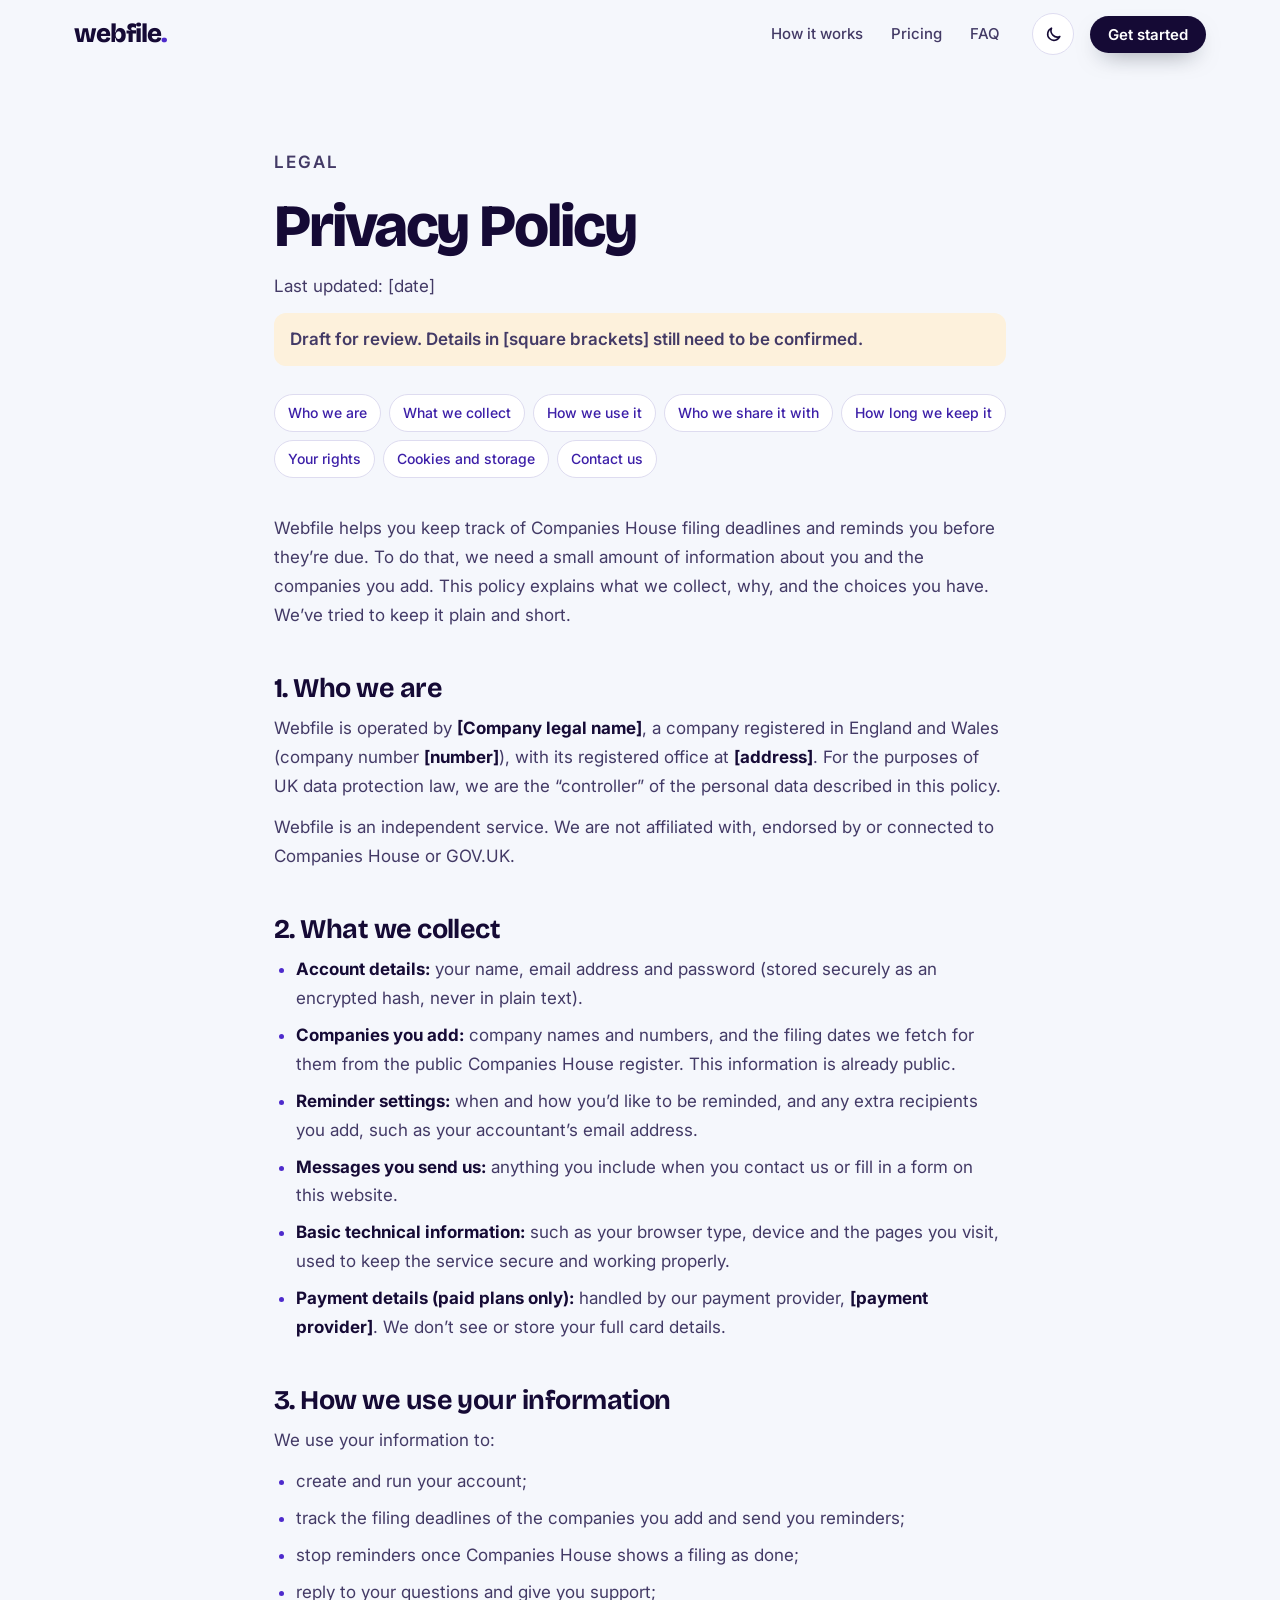
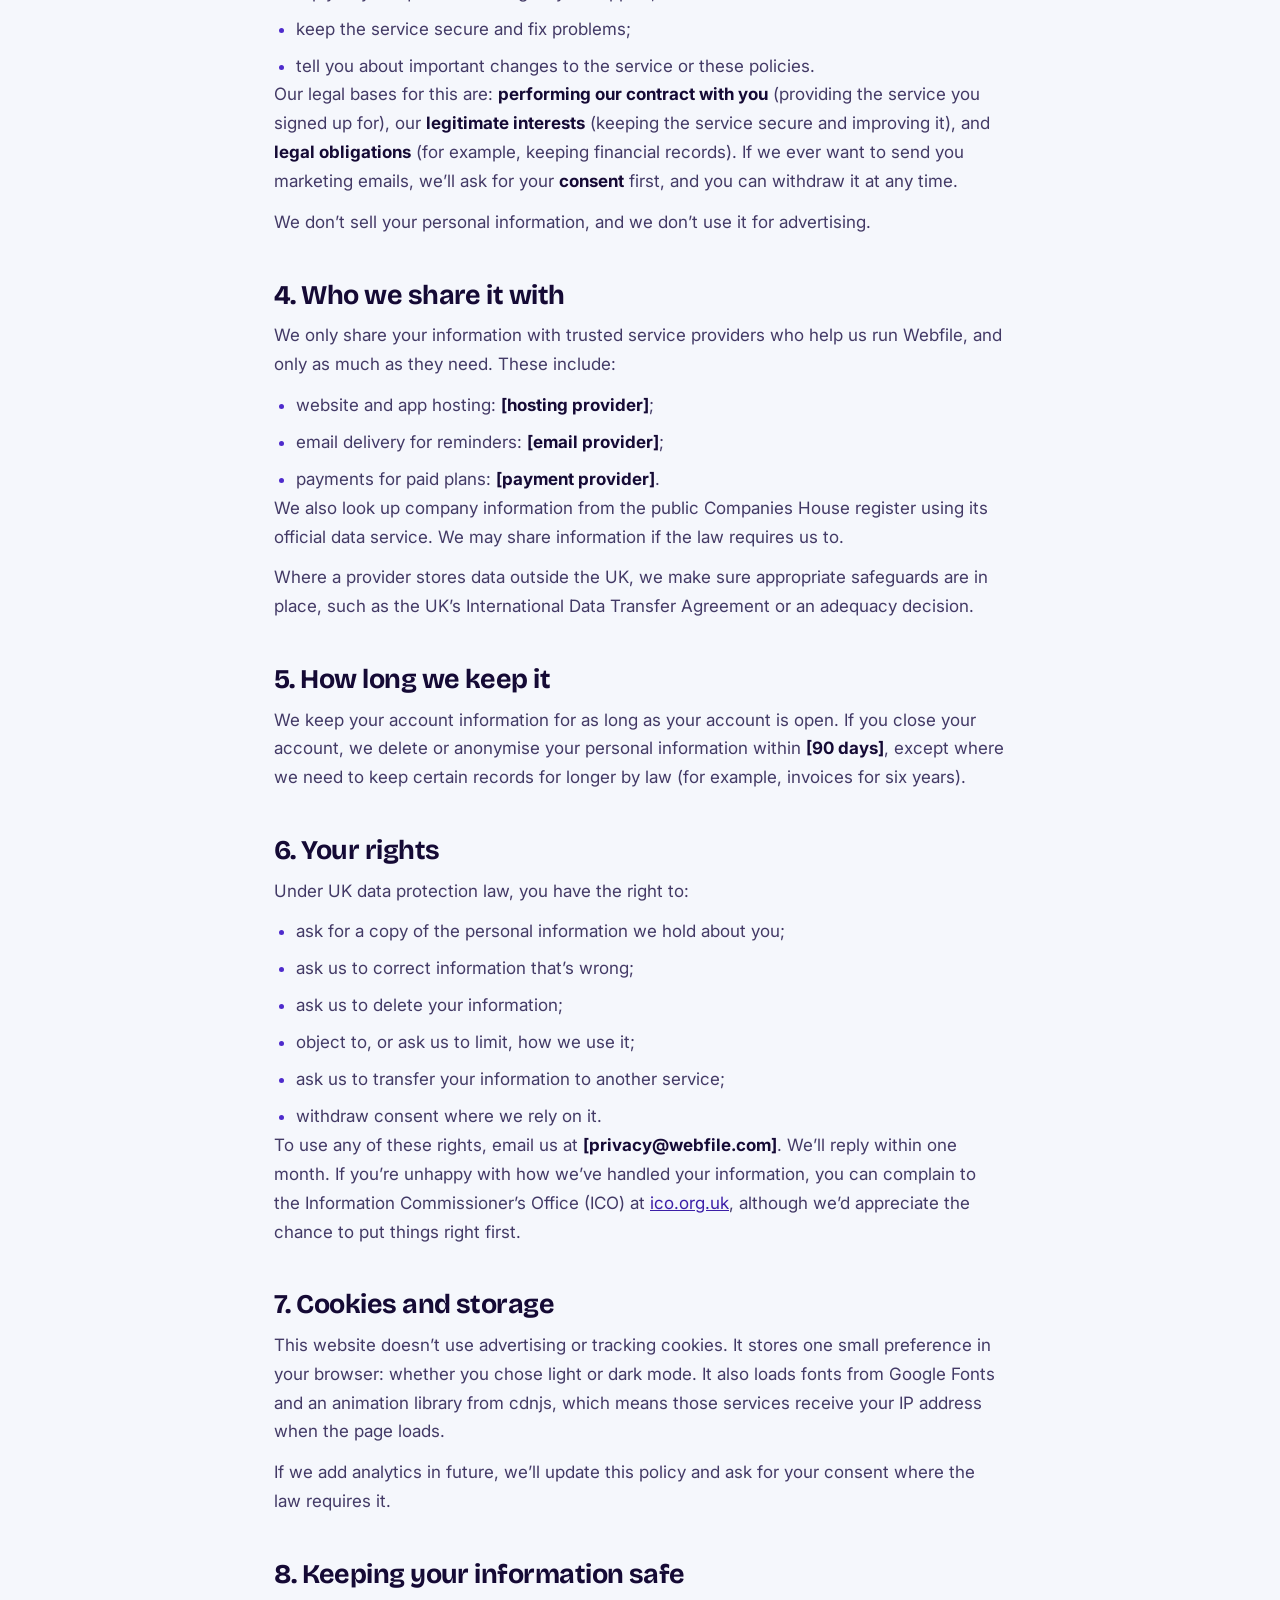
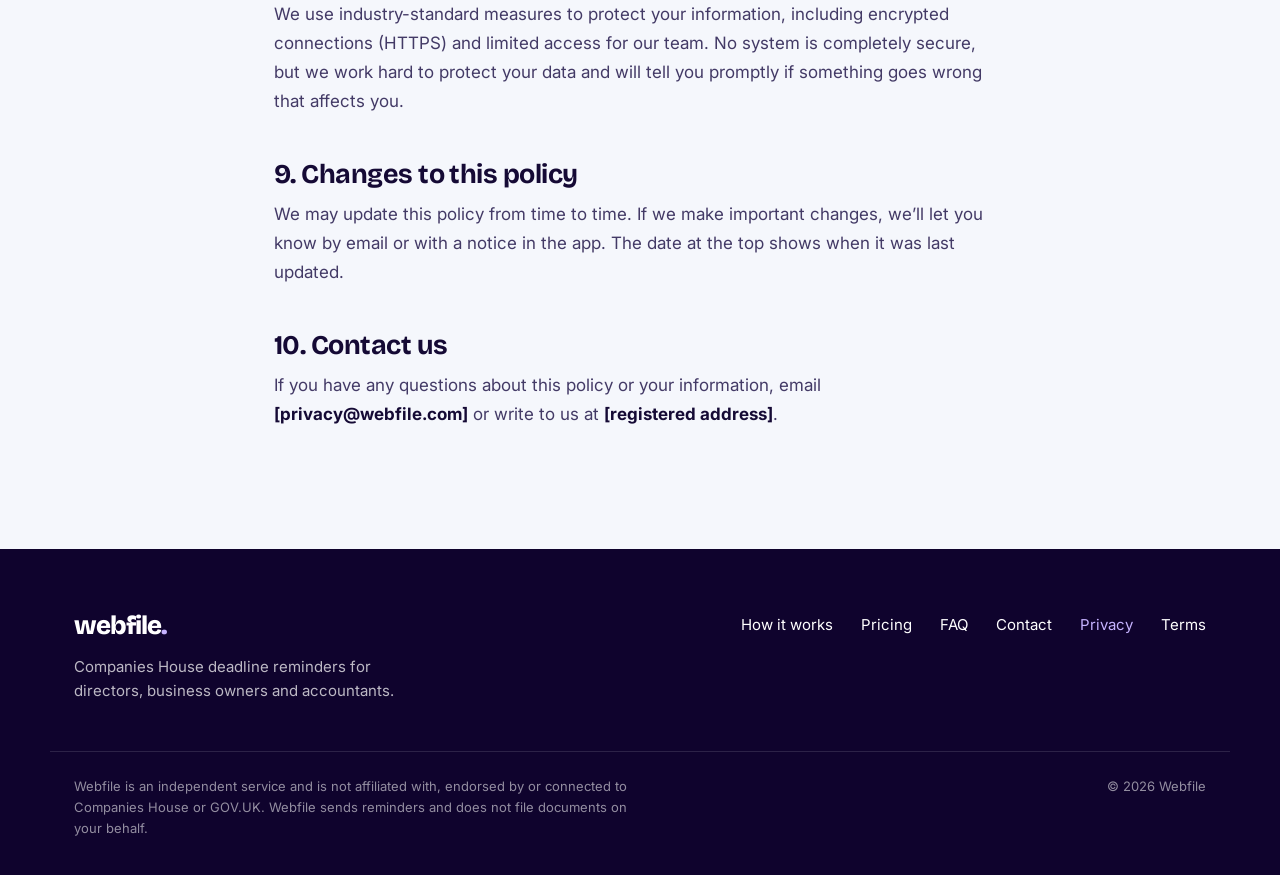
==== privacy.html @ b42f3b87 "Add files via upload" ====
<!doctype html>
<html lang="en-GB">
<head>
  <meta charset="utf-8">
  <meta name="viewport" content="width=device-width, initial-scale=1">
  <title>Privacy Policy | Webfile</title>
  <meta name="description" content="How Webfile collects, uses and protects your personal information.">
  <meta name="theme-color" content="#F5F7FC">
  <!-- Preview only: stops search engines indexing the GitHub preview. REMOVE before launch. -->
  <meta name="robots" content="noindex, nofollow">
  <link rel="icon" href="favicon.svg" type="image/svg+xml">
  <link rel="preconnect" href="https://fonts.googleapis.com">
  <link rel="preconnect" href="https://fonts.gstatic.com" crossorigin>
  <link href="https://fonts.googleapis.com/css2?family=Bricolage+Grotesque:opsz,wght@12..96,600..800&family=Inter:wght@400..800&display=swap" rel="stylesheet">
  <link rel="stylesheet" href="assets/css/style.css?v=8">
  <script>(function(){var d=document.documentElement,t;try{t=localStorage.getItem('wf-theme')}catch(e){}if(t!=='dark'&&t!=='light')t='light';d.setAttribute('data-theme',t);})();</script>
  <script src="assets/js/main.js?v=8" defer></script>
</head>
<body>

<header class="nav is-scrolled" data-nav>
  <div class="nav__inner">
    <a href="index.html" class="logo" aria-label="Webfile home">webfile<span>.</span></a>
    <nav class="nav__links" aria-label="Main">
      <a href="index.html#features">How it works</a>
      <a href="index.html#pricing">Pricing</a>
      <a href="index.html#faq">FAQ</a>
    </nav>
    <button type="button" class="theme-toggle" data-theme-toggle aria-label="Switch to dark mode">
      <svg class="i-moon" viewBox="0 0 24 24" fill="none" stroke="currentColor" stroke-width="2" stroke-linecap="round" stroke-linejoin="round" aria-hidden="true"><path d="M20 14.5A8 8 0 0 1 9.5 4a8 8 0 1 0 10.5 10.5z"/></svg>
      <svg class="i-sun" viewBox="0 0 24 24" fill="none" stroke="currentColor" stroke-width="2" stroke-linecap="round" aria-hidden="true"><circle cx="12" cy="12" r="4"/><path d="M12 2v2M12 20v2M4.9 4.9l1.4 1.4M17.7 17.7l1.4 1.4M2 12h2M20 12h2M4.9 19.1l1.4-1.4M17.7 6.3l1.4-1.4"/></svg>
    </button>
    <a href="index.html#start" class="btn btn--primary btn--sm">Get started</a>
  </div>
</header>

<main class="legal">
  <div class="wrap wrap--narrow">
    <p class="kicker">Legal</p>
    <h1>Privacy Policy</h1>
    <p class="legal__meta">Last updated: [date]</p>
    <p class="legal__draft">Draft for review. Details in [square brackets] still need to be confirmed.</p>

    <nav class="legal__toc" aria-label="On this page">
      <a href="#who-we-are">Who we are</a>
      <a href="#what-we-collect">What we collect</a>
      <a href="#how-we-use-it">How we use it</a>
      <a href="#sharing">Who we share it with</a>
      <a href="#retention">How long we keep it</a>
      <a href="#your-rights">Your rights</a>
      <a href="#cookies">Cookies and storage</a>
      <a href="#contact">Contact us</a>
    </nav>

    <p>Webfile helps you keep track of Companies House filing deadlines and reminds you before they’re due. To do that, we need a small amount of information about you and the companies you add. This policy explains what we collect, why, and the choices you have. We’ve tried to keep it plain and short.</p>

    <h2 id="who-we-are">1. Who we are</h2>
    <p>Webfile is operated by <strong>[Company legal name]</strong>, a company registered in England and Wales (company number <strong>[number]</strong>), with its registered office at <strong>[address]</strong>. For the purposes of UK data protection law, we are the “controller” of the personal data described in this policy.</p>
    <p>Webfile is an independent service. We are not affiliated with, endorsed by or connected to Companies House or GOV.UK.</p>

    <h2 id="what-we-collect">2. What we collect</h2>
    <ul>
      <li><strong>Account details:</strong> your name, email address and password (stored securely as an encrypted hash, never in plain text).</li>
      <li><strong>Companies you add:</strong> company names and numbers, and the filing dates we fetch for them from the public Companies House register. This information is already public.</li>
      <li><strong>Reminder settings:</strong> when and how you’d like to be reminded, and any extra recipients you add, such as your accountant’s email address.</li>
      <li><strong>Messages you send us:</strong> anything you include when you contact us or fill in a form on this website.</li>
      <li><strong>Basic technical information:</strong> such as your browser type, device and the pages you visit, used to keep the service secure and working properly.</li>
      <li><strong>Payment details (paid plans only):</strong> handled by our payment provider, <strong>[payment provider]</strong>. We don’t see or store your full card details.</li>
    </ul>

    <h2 id="how-we-use-it">3. How we use your information</h2>
    <p>We use your information to:</p>
    <ul>
      <li>create and run your account;</li>
      <li>track the filing deadlines of the companies you add and send you reminders;</li>
      <li>stop reminders once Companies House shows a filing as done;</li>
      <li>reply to your questions and give you support;</li>
      <li>keep the service secure and fix problems;</li>
      <li>tell you about important changes to the service or these policies.</li>
    </ul>
    <p>Our legal bases for this are: <strong>performing our contract with you</strong> (providing the service you signed up for), our <strong>legitimate interests</strong> (keeping the service secure and improving it), and <strong>legal obligations</strong> (for example, keeping financial records). If we ever want to send you marketing emails, we’ll ask for your <strong>consent</strong> first, and you can withdraw it at any time.</p>
    <p>We don’t sell your personal information, and we don’t use it for advertising.</p>

    <h2 id="sharing">4. Who we share it with</h2>
    <p>We only share your information with trusted service providers who help us run Webfile, and only as much as they need. These include:</p>
    <ul>
      <li>website and app hosting: <strong>[hosting provider]</strong>;</li>
      <li>email delivery for reminders: <strong>[email provider]</strong>;</li>
      <li>payments for paid plans: <strong>[payment provider]</strong>.</li>
    </ul>
    <p>We also look up company information from the public Companies House register using its official data service. We may share information if the law requires us to.</p>
    <p>Where a provider stores data outside the UK, we make sure appropriate safeguards are in place, such as the UK’s International Data Transfer Agreement or an adequacy decision.</p>

    <h2 id="retention">5. How long we keep it</h2>
    <p>We keep your account information for as long as your account is open. If you close your account, we delete or anonymise your personal information within <strong>[90 days]</strong>, except where we need to keep certain records for longer by law (for example, invoices for six years).</p>

    <h2 id="your-rights">6. Your rights</h2>
    <p>Under UK data protection law, you have the right to:</p>
    <ul>
      <li>ask for a copy of the personal information we hold about you;</li>
      <li>ask us to correct information that’s wrong;</li>
      <li>ask us to delete your information;</li>
      <li>object to, or ask us to limit, how we use it;</li>
      <li>ask us to transfer your information to another service;</li>
      <li>withdraw consent where we rely on it.</li>
    </ul>
    <p>To use any of these rights, email us at <strong>[privacy@webfile.com]</strong>. We’ll reply within one month. If you’re unhappy with how we’ve handled your information, you can complain to the Information Commissioner’s Office (ICO) at <a href="https://ico.org.uk" target="_blank" rel="noopener">ico.org.uk</a>, although we’d appreciate the chance to put things right first.</p>

    <h2 id="cookies">7. Cookies and storage</h2>
    <p>This website doesn’t use advertising or tracking cookies. It stores one small preference in your browser: whether you chose light or dark mode. It also loads fonts from Google Fonts and an animation library from cdnjs, which means those services receive your IP address when the page loads.</p>
    <p>If we add analytics in future, we’ll update this policy and ask for your consent where the law requires it.</p>

    <h2 id="security">8. Keeping your information safe</h2>
    <p>We use industry-standard measures to protect your information, including encrypted connections (HTTPS) and limited access for our team. No system is completely secure, but we work hard to protect your data and will tell you promptly if something goes wrong that affects you.</p>

    <h2 id="changes">9. Changes to this policy</h2>
    <p>We may update this policy from time to time. If we make important changes, we’ll let you know by email or with a notice in the app. The date at the top shows when it was last updated.</p>

    <h2 id="contact">10. Contact us</h2>
    <p>If you have any questions about this policy or your information, email <strong>[privacy@webfile.com]</strong> or write to us at <strong>[registered address]</strong>.</p>
  </div>
</main>

<footer class="footer">
  <div class="wrap footer__grid">
    <div>
      <a href="index.html" class="logo logo--light">webfile<span>.</span></a>
      <p>Companies House deadline reminders for directors, business owners and accountants.</p>
    </div>
    <nav aria-label="Footer">
      <a href="index.html#features">How it works</a>
      <a href="index.html#pricing">Pricing</a>
      <a href="index.html#faq">FAQ</a>
      <a href="index.html#start">Contact</a>
      <a href="privacy.html" aria-current="page">Privacy</a>
      <a href="terms.html">Terms</a>
    </nav>
  </div>
  <div class="wrap footer__legal">
    <p>Webfile is an independent service and is not affiliated with, endorsed by or connected to Companies House or GOV.UK. Webfile sends reminders and does not file documents on your behalf.</p>
    <p>© 2026 Webfile</p>
  </div>
</footer>

</body>
</html>
---- assets/css/style.css ----
/* Webfile – landing page styles. Colours are placeholders until branding is final. */
:root{
  /* Violet (light) */
  --paper:#F5F7FC; --paper-2:#ECEBFA; --surface:#FFFFFF; --surface-2:#F7F7FD; --white:#FFFFFF;
  --line:#DEDCF0; --line-soft:#ECEBF7; --grid-line:rgba(21,10,53,.05);
  --ink:#150A35; --ink-2:#433A66; --muted:#736C8F; --night:#0F032D;
  --brand:#4E2BCC; --brand-dark:#3C1FA8; --accent:#C6B3FF; --brand-soft:#ECE6FF;
  --btn-bg:#150A35; --btn-ink:#FFFFFF; --btn-hover:#4E2BCC; --cta-bg:linear-gradient(135deg,#4E2BCC 0%,#905BF4 100%);
  --red:#E2463F; --red-bg:#FDECEA; --red-ink:#B42318;
  --amber:#DB8410; --amber-bg:#FDF1DC; --amber-ink:#9A5A00;
  --green:#14955F; --green-bg:#E0F4EA; --green-ink:#0B6B47;
  --filed-bg:#EEF0F3; --filed-ink:#475467; --grey:#9893B0;
  --radius:18px; --nav-h:68px;
  --f-head:"Bricolage Grotesque", "Inter", system-ui, sans-serif;
  --f-body:"Inter", system-ui, -apple-system, "Segoe UI", sans-serif;
  --f-num:"Inter", system-ui, -apple-system, "Segoe UI", sans-serif;
  color-scheme: light;
}
:root[data-theme="dark"]{
  /* Violet (dark) */
  --paper:#0B0420; --paper-2:#110829; --surface:#170D33; --surface-2:#120A2B; --white:#170D33;
  --line:#2C2252; --line-soft:#221944; --grid-line:rgba(255,255,255,.04);
  --ink:#F1EEFF; --ink-2:#C4BDE6; --muted:#8F87B3; --night:#07021A;
  --brand:#A577FF; --brand-dark:#C6B3FF; --accent:#C6B3FF; --brand-soft:#261A52;
  --btn-bg:#6A43E8; --btn-ink:#FFFFFF; --btn-hover:#905BF4; --cta-bg:linear-gradient(135deg,#1E0E5C 0%,#4E2BCC 55%,#905BF4 100%);
  --red:#F0625B; --red-bg:rgba(240,98,91,.15); --red-ink:#FF9C95;
  --amber:#F0A53A; --amber-bg:rgba(240,165,58,.15); --amber-ink:#F8C77E;
  --green:#38C389; --green-bg:rgba(56,195,137,.14); --green-ink:#7FE0B3;
  --filed-bg:#241B45; --filed-ink:#BDB6DA; --grey:#7A72A0;
  color-scheme: dark;
}
*,*::before,*::after{box-sizing:border-box}
html{scroll-behavior:smooth;-webkit-text-size-adjust:100%}
@media (prefers-reduced-motion:reduce){html{scroll-behavior:auto}}
body{margin:0;background:var(--paper);color:var(--ink);font:400 17px/1.6 var(--f-body);-webkit-font-smoothing:antialiased;overflow-x:hidden}
h1,h2,h3{font-family:var(--f-head);line-height:1.05;letter-spacing:-.02em;margin:0}
h2{font-size:clamp(32px,4.6vw,56px);font-weight:700;max-width:18ch}
h3{font-size:21px;font-weight:700;letter-spacing:-.01em;line-height:1.2}
p{margin:0}
a{color:inherit}
section[id]{scroll-margin-top:var(--nav-h)}
.wrap{max-width:1180px;margin:0 auto;padding:0 24px}
.wrap--narrow{max-width:780px}
.sr-only{position:absolute;width:1px;height:1px;overflow:hidden;clip:rect(0 0 0 0);white-space:nowrap}
.i{width:18px;height:18px;flex:none}
:focus-visible{outline:3px solid var(--brand);outline-offset:3px;border-radius:6px}

/* Buttons */
.btn{display:inline-flex;align-items:center;gap:10px;justify-content:center;font:600 16px/1 var(--f-body);text-decoration:none;border-radius:999px;padding:16px 26px;border:0;cursor:pointer;transition:transform .15s ease,background .2s ease,box-shadow .2s ease}
.btn:hover{transform:translateY(-1px)}
.btn--primary{background:var(--btn-bg);color:var(--btn-ink);box-shadow:0 10px 24px -12px rgba(14,23,38,.6)}
.btn--primary:hover{background:var(--btn-hover)}
.btn--ghost{background:transparent;color:var(--ink);box-shadow:inset 0 0 0 1.5px var(--ink)}
.btn--ghost:hover{background:var(--ink);color:var(--paper)}
.btn--light{background:var(--accent);color:#231430}
.btn--light:hover{background:#fff}
.btn--sm{padding:11px 18px;font-size:15px}
.link-btn{background:none;border:0;font:600 14px var(--f-body);color:var(--brand);cursor:pointer;padding:4px}

/* Nav */
.nav{position:fixed;inset:0 0 auto;z-index:50;height:var(--nav-h);transition:background .25s ease,box-shadow .25s ease}
.nav.is-scrolled{background:color-mix(in srgb,var(--paper) 86%,transparent);backdrop-filter:saturate(1.4) blur(12px);-webkit-backdrop-filter:saturate(1.4) blur(12px);box-shadow:0 1px 0 var(--line)}
.nav__inner{max-width:1180px;height:100%;margin:0 auto;padding:0 24px;display:flex;align-items:center;gap:32px}
.logo{font:800 26px/1 var(--f-head);letter-spacing:-.04em;text-decoration:none;color:var(--ink)}
.logo span{color:var(--brand)}
.logo--light{color:#fff}.logo--light span{color:var(--accent)}
.nav__links{display:flex;gap:28px;margin-left:auto}
.nav__links a{font-weight:500;font-size:15px;text-decoration:none;color:var(--ink-2)}
.nav__links a:hover{color:var(--ink)}
@media (max-width:720px){.nav__links{display:none}.theme-toggle{margin-left:auto}}

/* Hero */
.hero{position:relative;min-height:100svh;overflow:hidden;
  background-color:var(--paper);
  background-image:linear-gradient(var(--grid-line) 1px,transparent 1px),linear-gradient(90deg,var(--grid-line) 1px,transparent 1px);
  background-size:36px 36px;background-position:center top}
.hero__content{position:relative;z-index:2;pointer-events:none;text-align:center;max-width:900px;margin:0 auto;padding:calc(var(--nav-h) + clamp(20px,5vh,64px)) 20px clamp(250px,36vh,380px)}
.hero__content a,.hero__content button{pointer-events:auto}
.hero h1{font-size:clamp(44px,7vw,96px);font-weight:800;letter-spacing:-.045em;line-height:.95}
.hero h1 em{font-style:normal;color:var(--brand)}
.eyebrow{display:block;width:max-content;max-width:100%;margin:0 auto 18px;font:600 13px/1 var(--f-body);letter-spacing:.12em;text-transform:uppercase;color:var(--brand-dark);background:var(--surface);border:1px solid var(--line);border-radius:999px;padding:9px 14px}
.hero__sub{max-width:690px;margin:20px auto 0;font-size:clamp(16px,1.5vw,18px);color:var(--ink-2)}
.hero__ctas{display:flex;gap:12px;justify-content:center;flex-wrap:wrap;margin-top:26px}
.hero__note{margin-top:14px;font-size:14px;color:var(--muted)}

/* Pile */
.pile{position:absolute;inset:0;z-index:1;overflow:hidden;
  display:flex;flex-wrap:wrap;justify-content:center;align-content:flex-end;gap:8px 6px;padding:0 16px 28px}
.pile-item{display:inline-flex;align-items:center;gap:10px;white-space:nowrap;background:var(--surface);color:var(--ink);
  border:1px solid var(--line);border-radius:999px;padding:9px 24px 9px 9px;font:600 19px/1.2 var(--f-body);
  box-shadow:0 1px 0 rgba(14,23,38,.06),0 10px 22px -12px rgba(14,23,38,.35);user-select:none;-webkit-user-select:none;transform:rotate(var(--r,0deg))}
.pile-item--alert{background:var(--red);color:#fff;border-color:transparent}
.pile-item--alert .ic{background:#fff;color:var(--red)}
.ic{width:30px;height:30px;border-radius:50%;display:grid;place-items:center;flex:none;font:800 14px/1 var(--f-body);font-style:normal;color:#fff;background:var(--night)}
.ic svg{width:17px;height:17px}
.pile-item .ic{width:38px;height:38px;font-size:17px}
.pile-item .ic svg{width:21px;height:21px}
.ic--red{background:var(--red)}.ic--amber{background:var(--amber)}.ic--grey{background:var(--grey)}.ic--green{background:var(--green)}
.dot{width:60px;height:60px;padding:0;justify-content:center;background:var(--red);color:#fff;border:0;font:800 21px/1 var(--f-body)}
.dot--amber{background:var(--amber)}.dot--ink{background:var(--brand)}
/* static pile (no JS / reduced motion / fallback) */
.pile:not(.is-physics) .pile-item:nth-child(n+15){display:none}
.pile:not(.is-physics) .pile-item:nth-child(3n){--r:-4deg}
.pile:not(.is-physics) .pile-item:nth-child(3n+1){--r:3deg}
.pile:not(.is-physics) .pile-item:nth-child(4n+2){--r:-8deg}
.js-anim .pile:not(.is-physics):not(.is-static) .pile-item{visibility:hidden}
/* physics mode */
.pile.is-physics{display:block;padding:0}
.pile.is-physics .pile-item{position:absolute;left:0;top:0;transform:translate(-9999px,-9999px);will-change:transform;cursor:grab}
.pile.is-physics .pile-item:active{cursor:grabbing}
.pile .is-off{display:none}
.pile-hint{position:absolute;z-index:2;right:24px;bottom:16px;margin:0;font-size:13px;color:var(--muted);opacity:0;transition:opacity .6s ease;pointer-events:none}
.pile-hint.is-on{opacity:1}
@media (max-width:640px){
  .pile-item{font-size:15px;padding:6px 16px 6px 6px;gap:8px}
  .pile-item .ic{width:28px;height:28px;font-size:13px}.pile-item .ic svg{width:16px;height:16px}
  .dot{width:44px;height:44px;font-size:16px}
  .pile:not(.is-physics) .pile-item:nth-child(n+9){display:none}
  .pile-hint{display:none}
}

/* Section scaffolding */
.stats,.why,.penalties,.how,.who,.faq,.cta{padding:clamp(80px,11vw,140px) 0}
.kicker{font:600 13px/1 var(--f-body);letter-spacing:.12em;text-transform:uppercase;color:var(--brand-dark);margin-bottom:18px}
.kicker--light{color:var(--accent)}
.lead{font-size:19px;color:var(--ink-2);margin-top:22px;max-width:52ch}
.small{font-size:14px;color:var(--muted);margin-top:22px;max-width:52ch}
.small a{color:var(--brand-dark)}

/* Stats */
.stats{background:radial-gradient(900px 420px at 88% 0%,color-mix(in srgb,var(--brand) 26%,transparent),transparent 70%),var(--night);color:#fff}
.stats h2{max-width:14ch}
.stat__tag{font:600 13px/1 var(--f-body);letter-spacing:.1em;text-transform:uppercase;color:rgba(255,255,255,.6);margin-bottom:18px}
.stats__grid{display:grid;grid-template-columns:repeat(3,1fr);gap:1px;margin-top:56px;background:rgba(255,255,255,.12);border-radius:var(--radius);overflow:hidden}
.stat{background:color-mix(in srgb,var(--night) 82%,transparent);padding:40px 32px 36px}
.stat__num{font:800 clamp(46px,5.4vw,76px)/1 var(--f-num);letter-spacing:-.045em;color:var(--accent);font-variant-numeric:tabular-nums}
.stat__label{margin-top:16px;font-size:17px;color:rgba(255,255,255,.75);max-width:30ch}
.source{margin-top:24px;font-size:13px;color:rgba(255,255,255,.55)}
.source a{color:rgba(255,255,255,.8)}
@media (max-width:860px){.stats__grid{grid-template-columns:1fr}}

/* Cards */
.cards{display:grid;grid-template-columns:repeat(4,1fr);gap:16px;margin-top:52px}
.cards--3{grid-template-columns:repeat(3,1fr)}
.card{background:var(--surface);border:1px solid var(--line);border-radius:var(--radius);padding:28px 26px 30px}
.card p{margin-top:12px;color:var(--ink-2);font-size:16px}
.card__n{display:block;font:700 14px/1 var(--f-head);color:var(--red);margin-bottom:34px}
.card--who{background:var(--paper)}
@media (max-width:1000px){.cards{grid-template-columns:1fr 1fr}.cards--3{grid-template-columns:1fr}}
@media (max-width:560px){.cards{grid-template-columns:1fr}}
.why{background:var(--paper-2)}

/* Penalties */
.penalties__grid{display:grid;grid-template-columns:1fr 1fr;gap:64px;align-items:center}
.bars{background:var(--surface);border:1px solid var(--line);border-radius:var(--radius);padding:30px 28px;display:grid;gap:22px}
.bar{display:grid;grid-template-columns:150px 1fr 74px;align-items:center;gap:14px}
.bar__label{font-size:15px;font-weight:500;color:var(--ink-2)}
.bar__track{height:14px;border-radius:999px;background:var(--paper-2);overflow:hidden}
.bar__fill{display:block;height:100%;width:var(--w,0%);border-radius:inherit;background:linear-gradient(90deg,var(--amber),var(--red));transition:width .7s cubic-bezier(.2,.8,.2,1)}
.bar__amt{font:700 20px/1 var(--f-head);text-align:right;font-variant-numeric:tabular-nums}
.bars.is-doubled .bar__amt{color:var(--red)}
.toggle{display:inline-flex;align-items:center;gap:12px;margin-top:28px;font-weight:600;cursor:pointer;user-select:none}
.toggle input{position:absolute;opacity:0;width:1px;height:1px}
.toggle__track{width:50px;height:30px;border-radius:999px;background:var(--line);position:relative;transition:background .2s ease;flex:none}
.toggle__thumb{position:absolute;top:3px;left:3px;width:24px;height:24px;border-radius:50%;background:#fff;box-shadow:0 2px 6px rgba(0,0,0,.2);transition:transform .2s ease}
.toggle input:checked + .toggle__track{background:var(--red)}
.toggle input:checked + .toggle__track .toggle__thumb{transform:translateX(20px)}
.toggle input:focus-visible + .toggle__track{outline:3px solid var(--brand);outline-offset:3px}
@media (max-width:900px){.penalties__grid{grid-template-columns:1fr;gap:40px}}
@media (max-width:520px){.bar{grid-template-columns:1fr 70px}.bar__label{grid-column:1/-1;margin-bottom:-6px}.bars{padding:24px 20px}}

/* How it works */
.how{background:var(--paper-2)}
.how .step{background:var(--surface)}
.how__grid{display:grid;grid-template-columns:1fr 1fr;gap:64px;align-items:center;margin-top:56px}
/* Features */
.features{background:var(--surface);padding:clamp(80px,11vw,140px) 0}
.features__grid{display:grid;grid-template-columns:1fr 1fr;gap:64px;align-items:center}
.feat-list{list-style:none;margin:40px 0 0;padding:0;display:grid;gap:26px}
.feat-list li{display:grid;grid-template-columns:46px 1fr;gap:16px;align-items:start}
.feat-ic{width:46px;height:46px;border-radius:14px;display:grid;place-items:center;background:var(--brand-soft);color:var(--brand-dark)}
.feat-ic svg{width:22px;height:22px}
.feat-list p{margin-top:4px;color:var(--ink-2);font-size:16px}
@media (max-width:900px){.features__grid{grid-template-columns:1fr;gap:48px}}

/* Fees (penalty amounts) */
.fees__title{margin-top:72px;font-size:22px;color:#fff}
.fees{list-style:none;margin:20px 0 0;padding:0;display:grid;grid-template-columns:repeat(4,1fr);gap:12px}
.fees li{border:1px solid rgba(255,255,255,.16);border-radius:14px;padding:20px 22px;display:grid;gap:8px}
.fees span{font-size:14px;color:rgba(255,255,255,.7)}
.fees strong{font:800 32px/1 var(--f-num);letter-spacing:-.035em;font-variant-numeric:tabular-nums;color:#fff}
.fees li:last-child{background:color-mix(in srgb,var(--accent) 12%,transparent);border-color:color-mix(in srgb,var(--accent) 55%,transparent)}
.fees li:last-child strong{color:var(--accent)}
@media (max-width:800px){.fees{grid-template-columns:1fr 1fr}}

/* Steps */
.steps{list-style:none;margin:48px 0 0;padding:0;display:grid;grid-template-columns:repeat(3,1fr);gap:16px;counter-reset:s}
.step{position:relative;background:var(--paper);border:1px solid var(--line);border-radius:var(--radius);padding:28px 26px}
.step__n{width:44px;height:44px;border-radius:50%;display:grid;place-items:center;font:700 18px/1 var(--f-head);background:var(--night);color:#fff;margin-bottom:22px}
.step p{margin-top:8px;color:var(--ink-2)}
.step:not(:last-child)::after{content:"";position:absolute;top:48px;right:-13px;width:10px;height:10px;border-top:2.5px solid var(--grey);border-right:2.5px solid var(--grey);transform:rotate(45deg);z-index:1}
@media (max-width:800px){.steps{grid-template-columns:1fr}.step:not(:last-child)::after{display:none}}
/* Reminder demo: iPhone-style notification stack */
/* fixed-height frame: the card grows/shrinks inside it, so the page never moves */
.demo-wrap{position:relative}
.demo-wrap.is-sized{height:var(--demo-h)}
.demo-wrap.is-sized .demo{position:absolute;left:0;right:0;top:50%;transform:translateY(-50%)}
.demo{background:linear-gradient(160deg,var(--brand-soft) 0%,var(--paper-2) 60%,var(--paper) 100%);border:1px solid var(--line);border-radius:28px;padding:28px 26px 18px;box-shadow:0 30px 60px -36px rgba(14,23,38,.4)}
.demo__name{font:700 22px/1.2 var(--f-head);letter-spacing:-.01em}
.demo__meta{margin-top:4px;font-size:14px;color:var(--ink-2)}
.status{font-weight:700;transition:color .3s ease}
.status--amber{color:var(--amber-ink)}.status--red{color:var(--red-ink)}.status--green{color:var(--green-ink)}
.stack{position:relative;z-index:5;margin-top:22px;height:104px;cursor:pointer;outline-offset:6px;border-radius:20px;transition:height .35s cubic-bezier(.2,.8,.2,1)}
.stack.is-open{z-index:30}
.stack.is-open .note{box-shadow:0 18px 40px -16px rgba(14,23,38,.45);background:var(--surface)}
.note{position:absolute;left:0;right:0;top:0;display:grid;grid-template-columns:40px 1fr;gap:12px;align-items:start;
  background:color-mix(in srgb,var(--surface) 84%,transparent);backdrop-filter:blur(14px) saturate(1.3);-webkit-backdrop-filter:blur(14px) saturate(1.3);
  border:1px solid color-mix(in srgb,var(--surface) 92%,transparent);border-radius:20px;padding:13px 15px;box-shadow:0 10px 28px -14px rgba(14,23,38,.35);
  transform-origin:bottom center;opacity:0;transform:translateY(-16px) scale(.98);
  transition:transform .35s cubic-bezier(.2,.8,.2,1),opacity .25s ease}
.note__icon{width:40px;height:40px;border-radius:11px;background:var(--night);color:#fff;display:grid;place-items:center;font:800 19px/1 var(--f-head);letter-spacing:-.04em}
.note__icon span{color:var(--accent)}
.note__top{display:flex;justify-content:space-between;gap:10px;align-items:baseline}
.note strong{font-size:15px;display:flex;align-items:center;gap:7px}
.note strong::before{content:"";width:8px;height:8px;border-radius:50%;background:var(--amber);flex:none}
.note[data-tone="red"] strong::before{background:var(--red)}
.note time{font-size:12px;color:var(--muted);white-space:nowrap}
.note p{font-size:14px;color:var(--ink-2);line-height:1.35;margin-top:2px}
.stack__hint{margin-top:10px;font-size:13px;line-height:21px;color:var(--muted);text-align:center;min-height:21px;white-space:nowrap;overflow:hidden;text-overflow:ellipsis;transition:opacity .3s ease}
.filed{display:flex;align-items:center;gap:14px;margin-top:18px;padding:16px 18px;border-radius:16px;border:1.5px dashed color-mix(in srgb,var(--green) 55%,transparent);background:var(--green-bg);
  opacity:0;transform:translateY(10px);transition:opacity .5s ease,transform .5s cubic-bezier(.2,.8,.2,1)}
.filed.is-shown{opacity:1;transform:none}
.filed__tick{width:42px;height:42px;border-radius:50%;background:var(--green);color:#fff;display:grid;place-items:center;flex:none}
.filed__tick svg{width:22px;height:22px;stroke-dasharray:24;stroke-dashoffset:24}
.filed.is-shown .filed__tick svg{animation:draw .5s .25s ease forwards}
@keyframes draw{to{stroke-dashoffset:0}}
.filed strong{display:block;font-size:16px}
.filed div > span{font-size:14px;color:var(--ink-2)}
.filed__tick svg{color:#fff}
.filed__tick{box-shadow:0 0 0 4px color-mix(in srgb,var(--green) 22%,transparent)}
.demo__foot{display:flex;justify-content:space-between;align-items:center;margin-top:14px;font-size:12px;color:var(--muted)}
@media (prefers-reduced-motion:reduce){.note,.filed,.stack{transition:none}.filed__tick svg{stroke-dashoffset:0;animation:none}}
.ticks{list-style:none;padding:0;margin:64px 0 0;display:grid;grid-template-columns:repeat(4,1fr);gap:16px}
.ticks li{display:flex;gap:10px;align-items:flex-start;font-weight:600;font-size:16px}
.ticks .i{color:var(--green);margin-top:3px}
.honest{margin-top:44px;padding:22px 24px;border-radius:14px;background:var(--paper);border-left:4px solid var(--brand);color:var(--ink-2)}
.honest strong{color:var(--ink)}
@media (max-width:900px){.how__grid{grid-template-columns:1fr;gap:44px}.ticks{grid-template-columns:1fr 1fr}}
@media (max-width:520px){.ticks{grid-template-columns:1fr}.demo{padding:14px}.toast time{display:none}.toast{grid-template-columns:30px 1fr}}

/* Roadmap */
.roadmap{display:flex;flex-wrap:wrap;align-items:center;gap:14px;margin-top:40px}
.roadmap__label{font:600 13px/1 var(--f-body);letter-spacing:.12em;text-transform:uppercase;color:var(--muted)}
.roadmap ul{list-style:none;margin:0;padding:0;display:flex;flex-wrap:wrap;gap:8px}
.roadmap li{font-size:14px;font-weight:500;padding:8px 14px;border-radius:999px;border:1px dashed var(--grey);color:var(--ink-2)}
.who{background:var(--surface)}
.who .card{background:var(--paper)}

/* FAQ */
.faq h2{margin-bottom:36px}
details{border-top:1px solid var(--line)}
details:last-of-type{border-bottom:1px solid var(--line)}
summary{list-style:none;cursor:pointer;padding:22px 44px 22px 0;position:relative;font:600 19px/1.35 var(--f-body)}
summary::-webkit-details-marker{display:none}
summary::after{content:"";position:absolute;right:6px;top:50%;width:12px;height:12px;border-right:2.5px solid var(--ink);border-bottom:2.5px solid var(--ink);transform:translateY(-70%) rotate(45deg);transition:transform .2s ease}
details[open] summary::after{transform:translateY(-30%) rotate(-135deg)}
details p{padding:0 0 24px;color:var(--ink-2);max-width:64ch}

/* CTA */
.cta{background:var(--cta-bg);color:#fff;text-align:center}
.cta h2{margin:0 auto;max-width:none;font-size:clamp(36px,5.4vw,64px)}
.cta > .wrap > p{margin-top:18px;font-size:19px;color:rgba(255,255,255,.85)}
.signup{display:flex;gap:10px;margin:36px auto 0;max-width:640px;background:var(--surface);border-radius:999px;padding:6px}
.signup input,.signup select{border:0;background:transparent;font:500 16px var(--f-body);color:var(--ink);padding:0 16px;min-height:52px;min-width:0}
.signup input{flex:1.4}
.signup select{flex:1;border-left:1px solid var(--line);cursor:pointer}
.signup input:focus,.signup select:focus{outline:none}
.signup:focus-within{box-shadow:0 0 0 4px color-mix(in srgb,var(--accent) 70%,transparent)}
.signup .btn{background:var(--btn-bg);color:var(--btn-ink)}
.signup .btn:hover{background:var(--btn-hover)}
.signup__msg{min-height:24px;margin-top:16px;font-weight:600;color:var(--accent)}
@media (max-width:620px){
  .signup{flex-direction:column;border-radius:20px;padding:10px}
  .signup select{border-left:0;border-top:1px solid var(--line)}
  .signup .btn{width:100%}
}

/* Footer */
.footer{background:var(--night);color:rgba(255,255,255,.72);padding:64px 0 36px;font-size:15px}
.footer__grid{display:flex;justify-content:space-between;gap:40px;flex-wrap:wrap}
.footer__grid p{margin-top:14px;max-width:36ch}
.footer nav{display:flex;flex-wrap:wrap;gap:12px 28px;align-items:flex-start}
.footer nav a{text-decoration:none;color:#fff}
.footer nav a:hover{color:var(--accent)}
.footer__legal{margin-top:48px;padding-top:24px;border-top:1px solid rgba(255,255,255,.12);display:flex;justify-content:space-between;gap:24px;flex-wrap:wrap;font-size:13px;color:rgba(255,255,255,.55)}
.footer__legal p:first-child{max-width:70ch}

/* Reveal on scroll */
.js-anim .reveal{opacity:0;transform:translateY(18px);transition:opacity .7s ease,transform .7s cubic-bezier(.2,.8,.2,1)}
.js-anim .reveal.is-in{opacity:1;transform:none}

/* ---------- Dashboard preview section ---------- */
.dash-sec{background:var(--paper-2);padding:clamp(80px,11vw,140px) 0}
.dash-sec__head{display:flex;justify-content:space-between;align-items:flex-end;gap:32px;flex-wrap:wrap}
.dash-sec__cta{display:grid;justify-items:start;gap:10px}
.dash-sec__cta p{font-size:14px;color:var(--muted)}
.app{margin-top:48px;background:var(--surface);border:1px solid var(--line);border-radius:22px;overflow:hidden;box-shadow:0 50px 90px -50px rgba(14,23,38,.55);font-size:14px;color:var(--ink)}
.app__loading{padding:120px 20px;text-align:center;color:var(--muted)}
.app__bar{display:flex;align-items:center;gap:7px;padding:11px 16px;background:var(--surface-2);border-bottom:1px solid var(--line)}
.app__bar span{width:11px;height:11px;border-radius:50%;background:var(--line)}
.app__bar p{margin:0 auto;font-size:12px;color:var(--muted);background:var(--surface);padding:4px 16px;border-radius:999px;border:1px solid var(--line)}
.app__caption{margin-top:14px;font-size:13px;color:var(--muted);text-align:center}

/* app shell */
.dapp{position:relative;display:grid;grid-template-columns:220px 1fr;height:680px;--d-line:var(--line-soft);--d-soft:var(--surface-2)}
.dapp svg{width:18px;height:18px;flex:none}
.dside{display:flex;flex-direction:column;gap:4px;padding:22px 14px;border-right:1px solid var(--d-line);background:var(--surface)}
.dlogo{font:800 24px/1 var(--f-head);letter-spacing:-.04em;padding:0 10px 18px}
.dlogo span{color:var(--brand)}
.dnav{display:flex;align-items:center;gap:12px;width:100%;padding:10px 12px;border:0;border-radius:10px;background:none;font:500 14px var(--f-body);color:var(--ink-2);cursor:pointer;text-align:left}
.dnav:hover{background:var(--d-soft);color:var(--ink)}
.dnav.is-active{background:var(--brand-soft);color:var(--brand-dark);font-weight:600}
.dside__foot{margin-top:auto;display:grid;gap:12px}
.dpromo{display:grid;gap:4px;padding:14px;border-radius:14px;background:var(--d-soft);border:1px solid var(--d-line)}
.dpromo svg{color:var(--brand);width:22px;height:22px;margin-bottom:4px}
.dpromo small,.dme small{color:var(--muted);font-size:12px}
.dme{display:flex;align-items:center;gap:10px;padding:10px 4px 0;border-top:1px solid var(--d-line)}
.dme span:last-child{display:grid;line-height:1.3}
.dmain{overflow:auto;padding:26px 28px 32px;background:var(--d-soft);min-width:0}

/* shared bits */
.dhead{display:flex;justify-content:space-between;align-items:flex-start;gap:16px;flex-wrap:wrap;margin-bottom:18px}
.dh1{font:700 24px/1.15 var(--f-head);letter-spacing:-.02em}
.dsub{color:var(--muted);margin-top:4px;font-size:14px}
.dhead__act{display:flex;align-items:center;gap:8px;flex-wrap:wrap}
.dbtn{display:inline-flex;align-items:center;gap:6px;font:600 13px var(--f-body);background:var(--btn-bg);color:var(--btn-ink);border:0;border-radius:10px;padding:10px 14px;cursor:pointer;white-space:nowrap}
.dbtn:hover{background:var(--btn-hover)}
.dbtn svg{width:16px;height:16px}
.dbtn--ghost{background:var(--surface);color:var(--ink);box-shadow:inset 0 0 0 1px var(--d-line)}
.dbtn--ghost:hover{background:var(--d-soft)}
.dbtn--red{background:var(--red)}.dbtn--red:hover{background:#C73A33}
.dicon-btn{position:relative;display:grid;place-items:center;width:38px;height:38px;border-radius:10px;border:1px solid var(--d-line);background:var(--surface);color:var(--ink);cursor:pointer}
.dicon-btn:hover{background:var(--d-soft)}
.dbadge{position:absolute;top:-6px;right:-6px;min-width:18px;height:18px;border-radius:999px;background:var(--red);color:#fff;font:700 11px/18px var(--f-body);text-align:center;padding:0 4px}
.dx{display:grid;place-items:center;width:32px;height:32px;border-radius:8px;border:0;background:none;color:var(--muted);cursor:pointer}
.dx:hover{background:rgba(0,0,0,.05);color:var(--ink)}
.dav{width:36px;height:36px;border-radius:10px;display:grid;place-items:center;flex:none;font:700 12px var(--f-body);background:var(--brand-soft);color:var(--brand-dark)}
.dav--me{border-radius:50%;background:var(--btn-bg);color:var(--btn-ink)}
.dpill{display:inline-block;font:600 12px/1 var(--f-body);padding:6px 10px;border-radius:999px;white-space:nowrap}
.dpill--red{background:var(--red-bg);color:var(--red-ink)}.dpill--amber{background:var(--amber-bg);color:var(--amber-ink)}
.dpill--green{background:var(--green-bg);color:var(--green-ink)}.dpill--filed{background:var(--filed-bg);color:var(--filed-ink)}
.dtone--red{color:var(--red-ink)}.dtone--amber{color:var(--amber-ink)}.dtone--green{color:var(--green-ink)}.dtone--filed{color:var(--muted)}
.dcard{background:var(--surface);border:1px solid var(--d-line);border-radius:16px;padding:18px 20px;margin-top:14px}
.dcard h4{font:700 16px/1.2 var(--f-head)}
.dempty{color:var(--muted);padding:18px 0;text-align:center}
.dnote{margin-top:12px;font-size:12.5px;color:var(--muted)}

/* overview */
.dbanner{display:grid;grid-template-columns:auto 1fr auto auto;align-items:center;gap:14px;padding:14px 16px;border-radius:14px;background:var(--red-bg);border:1px solid color-mix(in srgb,var(--red) 30%,transparent)}
.dbanner__ic{width:40px;height:40px;border-radius:50%;display:grid;place-items:center;background:var(--red);color:#fff}
.dbanner strong{color:var(--red-ink);font-size:15px}
.dbanner p{color:var(--ink-2);font-size:13px;margin-top:2px}
.dstats{display:grid;grid-template-columns:repeat(4,1fr);gap:12px;margin-top:14px}
.dstat{display:flex;align-items:center;gap:14px;background:var(--surface);border:1px solid var(--d-line);border-radius:16px;padding:16px}
.dstat__ic{width:46px;height:46px;border-radius:50%;display:grid;place-items:center;flex:none}
.dstat__ic svg{width:22px;height:22px}
.dstat b{display:block;font:800 26px/1 var(--f-num);letter-spacing:-.03em;font-variant-numeric:tabular-nums}
.dstat div > span{display:block;font-weight:600;font-size:13.5px;margin-top:4px}
.dstat small{color:var(--muted);font-size:12px}
.dstat--red .dstat__ic{background:var(--red-bg);color:var(--red)}.dstat--red b{color:var(--red-ink)}
.dstat--amber .dstat__ic{background:var(--amber-bg);color:var(--amber)}.dstat--amber b{color:var(--amber-ink)}
.dstat--green .dstat__ic{background:var(--green-bg);color:var(--green)}.dstat--green b{color:var(--green-ink)}
.dstat--brand .dstat__ic{background:var(--brand-soft);color:var(--brand)}.dstat--brand b{color:var(--brand-dark)}
.dcard__head{display:flex;justify-content:space-between;align-items:center;gap:12px;flex-wrap:wrap;margin-bottom:10px}
.dtabs{display:flex;gap:4px;background:var(--d-soft);padding:4px;border-radius:10px;flex-wrap:wrap}
.dtabs button{font:600 12.5px var(--f-body);border:0;background:none;color:var(--ink-2);padding:7px 10px;border-radius:8px;cursor:pointer;display:flex;gap:6px;align-items:center}
.dtabs button span{font-weight:700;color:var(--muted);font-size:11.5px}
.dtabs button[aria-selected="true"]{background:var(--surface);color:var(--ink);box-shadow:0 1px 3px rgba(0,0,0,.08)}
.dtable{display:grid}
.dtr{display:grid;grid-template-columns:2.2fr 1.4fr 1.3fr .9fr 1.2fr 20px;gap:12px;align-items:center;width:100%;text-align:left;font:inherit;color:inherit;background:none;border:0;border-top:1px solid var(--d-line);padding:12px 6px;cursor:pointer;border-radius:0}
.dtr:hover{background:var(--d-soft)}
.dtr--head{cursor:default;border-top:0;font-size:12px;font-weight:600;color:var(--muted);padding-top:4px}
.dtr--head:hover{background:none}
.dco{display:flex;align-items:center;gap:10px;min-width:0}
.dco b{display:block;font-weight:600;white-space:nowrap;overflow:hidden;text-overflow:ellipsis}
.dco small{color:var(--muted);font-size:12px}
.dco > span:last-child{min-width:0}
.ddate{display:flex;align-items:center;gap:7px;font-weight:600}
.ddate svg{width:16px;height:16px;color:var(--muted)}
.dleft{font-weight:600}
.dchev{color:var(--muted)}

/* companies */
.dadd{display:flex;flex-wrap:wrap;gap:8px;align-items:center;background:var(--surface);border:1px solid var(--d-line);border-radius:14px;padding:12px;margin-bottom:14px}
.dadd input{flex:1;min-width:180px;font:500 14px var(--f-body);border:1px solid var(--d-line);border-radius:10px;padding:10px 12px}
.dadd input:focus{outline:2px solid var(--brand);outline-offset:0}
.dadd small{width:100%;color:var(--muted);font-size:12px}
.dgrid{display:grid;grid-template-columns:repeat(auto-fill,minmax(250px,1fr));gap:12px}
.dco-card{display:grid;gap:10px;text-align:left;font:inherit;color:inherit;background:var(--surface);border:1px solid var(--d-line);border-radius:16px;padding:16px;cursor:pointer}
.dco-card:hover{border-color:var(--grey);box-shadow:0 8px 20px -14px rgba(0,0,0,.3)}
.dco-card__row{display:flex;justify-content:space-between;align-items:center;gap:8px;padding-top:10px;border-top:1px solid var(--d-line);font-weight:600;font-size:13px}
.dco-card__row small{display:block;font-weight:400;color:var(--muted);font-size:12px}

/* deadlines calendar */
.dmonth{display:flex;align-items:center;gap:8px}
.dmonth b{min-width:130px;text-align:center;font-size:14px}
.dcal{padding:12px}
.dcal__wk,.dcal__grid{display:grid;grid-template-columns:repeat(7,1fr);gap:4px}
.dcal__wk span{font-size:11.5px;font-weight:600;color:var(--muted);text-align:center;padding:4px 0}
.dcal__cell{min-height:74px;border-radius:10px;background:var(--d-soft);padding:6px;display:flex;flex-direction:column;gap:3px;min-width:0}
.dcal__cell.is-pad{background:none}
.dcal__cell.is-today{box-shadow:inset 0 0 0 2px var(--brand)}
.dcal__n{font-size:12px;font-weight:600;color:var(--ink-2)}
.dchip{font:600 11px/1.2 var(--f-body);border:0;border-radius:6px;padding:4px 6px;text-align:left;cursor:pointer;white-space:nowrap;overflow:hidden;text-overflow:ellipsis}
.dchip--red{background:var(--red-bg);color:var(--red-ink)}.dchip--amber{background:var(--amber-bg);color:var(--amber-ink)}
.dchip--green{background:var(--green-bg);color:var(--green-ink)}.dchip--filed{background:var(--filed-bg);color:var(--filed-ink)}
.dlegend{display:flex;flex-wrap:wrap;gap:14px;margin-top:10px;font-size:12px;color:var(--muted)}
.dlegend span{display:flex;align-items:center;gap:6px}
.dlegend span::before{content:"";width:10px;height:10px;border-radius:3px}
.dl--red::before{background:var(--red)}.dl--amber::before{background:var(--amber)}.dl--green::before{background:var(--green)}.dl--filed::before{background:var(--grey)}
.dmlist h4{margin-bottom:6px}
.dmrow{display:grid;grid-template-columns:60px 1.4fr 1fr auto;gap:12px;align-items:center;width:100%;text-align:left;font:inherit;color:inherit;background:none;border:0;border-top:1px solid var(--d-line);padding:10px 4px;cursor:pointer}
.dmrow:hover{background:var(--d-soft)}
.dmrow span:first-child{font-weight:700;color:var(--ink-2)}

/* reminders */
.dcols{display:grid;grid-template-columns:1fr 1fr;gap:14px}
.dcols .dcard{margin-top:0}
.dcols h4{margin-bottom:6px}
.drem{display:grid;grid-template-columns:34px 1fr auto;gap:12px;align-items:center;width:100%;text-align:left;font:inherit;color:inherit;background:none;border:0;border-top:1px solid var(--d-line);padding:11px 2px;cursor:pointer}
.drem:hover{background:var(--d-soft)}
.drem__ic{width:34px;height:34px;border-radius:10px;display:grid;place-items:center;background:var(--brand-soft);color:var(--brand-dark)}
.drem b{display:block;font-weight:600;font-size:13.5px}
.drem small{color:var(--muted);font-size:12px;display:block}
.drem__when{text-align:right;font-weight:600;font-size:13px}

/* settings */
.doffs{display:flex;flex-wrap:wrap;gap:8px;margin-top:12px}
.doff{font:600 13px var(--f-body);border:1px solid var(--d-line);background:var(--surface);color:var(--ink-2);border-radius:999px;padding:8px 14px;cursor:pointer}
.doff[aria-pressed="true"]{background:var(--btn-bg);border-color:var(--btn-bg);color:var(--btn-ink)}
.dset{display:flex;justify-content:space-between;align-items:center;gap:16px;padding:14px 0;border-top:1px solid var(--d-line)}
.dcard h4 + .dset{margin-top:8px}
.dset b{display:block;font-weight:600}
.dset small{color:var(--muted);font-size:12.5px}
.dswitch{width:44px;height:26px;border-radius:999px;border:0;background:var(--line);position:relative;cursor:pointer;flex:none;transition:background .2s}
.dswitch span{position:absolute;top:3px;left:3px;width:20px;height:20px;border-radius:50%;background:#fff;box-shadow:0 1px 3px rgba(0,0,0,.25);transition:transform .2s}
.dswitch[aria-checked="true"]{background:var(--brand)}
.dswitch[aria-checked="true"] span{transform:translateX(18px)}
.dswitch:disabled{opacity:.45;cursor:not-allowed}

/* drawer */
.dscrim{position:absolute;inset:0;background:rgba(14,23,38,.28);z-index:5;animation:dfade .2s ease}
.ddrawer{position:absolute;top:0;right:0;bottom:0;width:min(400px,100%);background:var(--surface);z-index:6;box-shadow:-20px 0 40px -20px rgba(0,0,0,.35);padding:20px 22px;overflow:auto;animation:dslide .28s cubic-bezier(.2,.8,.2,1)}
@keyframes dfade{from{opacity:0}}
@keyframes dslide{from{transform:translateX(40px);opacity:0}}
.ddrawer__head{display:grid;grid-template-columns:auto 1fr auto;gap:12px;align-items:center}
.ddrawer__head b{display:block;font:700 16px/1.25 var(--f-head)}
.ddrawer__head small{color:var(--muted);font-size:12px}
.dseg{display:flex;gap:4px;background:var(--d-soft);padding:4px;border-radius:10px;margin-top:18px}
.dseg button{flex:1;font:600 12.5px var(--f-body);border:0;background:none;color:var(--ink-2);padding:8px;border-radius:8px;cursor:pointer}
.dseg button[aria-pressed="true"]{background:var(--surface);color:var(--ink);box-shadow:0 1px 3px rgba(0,0,0,.08)}
.dbig{margin-top:18px;padding:16px;border-radius:14px;border:1px solid var(--d-line);display:flex;flex-wrap:wrap;align-items:center;gap:8px 10px}
.dbig small{width:100%;color:var(--muted);font-size:12px}
.dbig b{width:100%;font:700 19px/1.2 var(--f-head)}
.ddrawer h5{margin:20px 0 8px;font-size:12px;letter-spacing:.08em;text-transform:uppercase;color:var(--muted)}
.dtl{list-style:none;margin:0;padding:0}
.dtl li{display:grid;grid-template-columns:16px 1fr auto auto;gap:10px;align-items:center;padding:8px 0;font-size:13px;position:relative}
.dtl li::before{content:"";width:10px;height:10px;border-radius:50%;border:2px solid var(--grey);background:var(--surface);justify-self:center}
.dtl li:not(:last-child)::after{content:"";position:absolute;left:7px;top:24px;bottom:-8px;width:2px;background:var(--d-line)}
.dtl li.is-sent::before{background:var(--brand);border-color:var(--brand)}
.dtl li.is-stopped{color:var(--muted)}
.dtl li.is-stopped span{text-decoration:line-through}
.dtl small{color:var(--muted)}
.dtl em{font-style:normal;font-size:11.5px;font-weight:600;padding:3px 8px;border-radius:999px;background:var(--d-soft);color:var(--ink-2)}
.dtl li.is-sent em{background:var(--brand-soft);color:var(--brand-dark)}
.ddrawer__foot{margin-top:20px;padding-top:16px;border-top:1px solid var(--d-line);display:grid;gap:8px;justify-items:start}
.ddrawer__foot small{color:var(--muted);font-size:12px}
.ddone{display:flex;align-items:center;gap:8px;font-weight:600;color:var(--green-ink)}

/* responsive: the dashboard adapts to its own width (container queries) */
.app{container:app / inline-size}
.dtop,.dgrab{display:none}
@container app (max-width:1000px){
  .dstats{grid-template-columns:1fr 1fr}
  .dtr{grid-template-columns:2fr 1.3fr 1.2fr 1fr 20px}
  .dtr > span:nth-child(4){display:none}
}
/* Phone: app-style layout (top app bar, bottom tab bar, card lists, bottom sheet) */
@container app (max-width:720px){
  .app__bar{display:none}
  .dapp{grid-template-columns:1fr;grid-template-rows:auto 1fr auto;height:min(700px,calc(100svh - 92px));min-height:520px}
  .dtop{display:flex;justify-content:space-between;align-items:center;padding:12px 16px;background:var(--surface);border-bottom:1px solid var(--d-line)}
  .dtop .dlogo{padding:0;font-size:20px}
  .dtop__act{display:flex;align-items:center;gap:10px}
  .dtop .dav--me{width:34px;height:34px}
  .dside{grid-row:3;flex-direction:row;justify-content:space-around;gap:0;padding:6px 4px 8px;border-right:0;border-top:1px solid var(--d-line)}
  .dside .dlogo,.dside__foot{display:none}
  .dnav{flex:1;flex-direction:column;align-items:center;gap:3px;width:auto;padding:4px 2px;font-size:10.5px;font-weight:600;text-align:center;border-radius:10px}
  .dnav:hover{background:none}
  .dnav svg{width:52px;height:30px;padding:5px 15px;border-radius:999px}
  .dnav.is-active{background:none;color:var(--brand-dark)}
  .dnav.is-active svg{background:var(--brand-soft)}
  .dmain{grid-row:2;padding:16px 14px 20px}
  .dhead{margin-bottom:12px;align-items:center}
  .dh1{font-size:20px}
  .dsub{font-size:13px}
  .dhead .dicon-btn[data-page="reminders"]{display:none}
  .dhead__act .dbtn{padding:8px 11px;font-size:12.5px}
  .dbanner{grid-template-columns:auto 1fr auto;gap:10px;padding:12px}
  .dbanner__ic{width:34px;height:34px}
  .dbanner strong{font-size:13.5px}
  .dbanner p{display:none}
  .dbanner .dbtn{grid-column:2/4;justify-self:start;padding:7px 11px}
  .dbanner .dx{grid-column:3;grid-row:1}
  .dstats{grid-template-columns:1fr 1fr;gap:8px;margin-top:12px}
  .dstat{flex-direction:column;align-items:flex-start;gap:8px;padding:12px;border-radius:14px}
  .dstat__ic{width:34px;height:34px}
  .dstat__ic svg{width:18px;height:18px}
  .dstat b{font-size:22px}
  .dstat small{display:none}
  .dcard{padding:14px;border-radius:14px;margin-top:12px}
  .dcard__head{flex-direction:column;align-items:stretch;gap:10px}
  .dtabs{flex-wrap:nowrap;overflow-x:auto;scrollbar-width:none}
  .dtabs::-webkit-scrollbar{display:none}
  .dtabs button{white-space:nowrap}
  .dtable{gap:8px}
  .dtr--head{display:none}
  .dtr{grid-template-columns:1fr auto;row-gap:6px;border:1px solid var(--d-line);border-radius:12px;padding:12px}
  .dtr:hover{background:var(--surface)}
  .dtr > span:nth-child(2){grid-column:1;font-size:13px;color:var(--ink-2)}
  .dtr > span:nth-child(3){grid-column:1;font-size:13px}
  .dtr > span:nth-child(4){display:block;grid-column:2;grid-row:2 / 4;align-self:end;text-align:right;font-size:13px}
  .dtr > span:nth-child(5){grid-column:2;grid-row:1}
  .dtr > span:nth-child(6){display:none}
  .dadd{padding:10px}
  .dgrid{grid-template-columns:1fr}
  .dmonth{width:100%;justify-content:space-between}
  .dmonth b{min-width:0;font-size:14px}
  .dcal{padding:8px}
  .dcal__wk span{font-size:10px}
  .dcal__cell{min-height:44px;padding:4px;border-radius:8px}
  .dchip{font-size:0;padding:0;height:5px;border-radius:3px}
  .dmrow{grid-template-columns:52px 1fr auto}
  .dmrow > span:nth-child(3){display:none}
  .dcols{grid-template-columns:1fr}
  .dset{gap:12px}
  /* company details as a bottom sheet */
  .ddrawer{top:auto;left:0;right:0;width:100%;max-height:88%;border-radius:22px 22px 0 0;padding:10px 18px 22px;animation:dsheet .3s cubic-bezier(.2,.8,.2,1)}
  .dgrab{display:block;width:40px;height:5px;border-radius:3px;background:var(--line);margin:0 auto 12px}
}
@keyframes dsheet{from{transform:translateY(30%);opacity:0}}

/* Theme toggle */
.theme-toggle{display:grid;place-items:center;width:42px;height:42px;border-radius:50%;border:1px solid var(--line);background:var(--surface);color:var(--ink);cursor:pointer;margin-right:-16px;transition:background .2s ease}
.theme-toggle:hover{background:var(--paper-2)}
.theme-toggle svg{width:19px;height:19px}
.theme-toggle .i-sun{display:none}
:root[data-theme="dark"] .theme-toggle .i-sun{display:block}
:root[data-theme="dark"] .theme-toggle .i-moon{display:none}
body,.nav.is-scrolled,.card,.app,.pile-item{transition:background-color .3s ease,color .3s ease,border-color .3s ease}

/* ---------- Pricing ---------- */
.pricing{background:var(--surface);padding:clamp(80px,11vw,140px) 0}
.pricing__head{max-width:640px}
.plans{display:grid;grid-template-columns:repeat(4,1fr);gap:16px;margin-top:52px;align-items:stretch}
.plan{position:relative;display:flex;flex-direction:column;background:var(--paper);border:1px solid var(--line);border-radius:22px;padding:28px 24px}
.plan h3{font-size:22px}
.plan__desc{margin-top:8px;font-size:15px;color:var(--ink-2);min-height:46px}
.plan__price{margin-top:22px;display:flex;align-items:baseline;gap:4px}
.plan__price b{font:800 38px/1 var(--f-num);letter-spacing:-.04em}
.plan__price span{font-size:15px;color:var(--muted)}
.plan__cos{margin-top:10px;font-weight:600;font-size:15px;color:var(--brand-dark)}
.plan__btn{margin-top:22px;width:100%;padding:14px 20px;font-size:15px}
.plan__list{list-style:none;margin:24px 0 0;padding:20px 0 0;border-top:1px solid var(--line);display:grid;gap:12px}
.plan__list li{position:relative;padding-left:28px;font-size:15px;color:var(--ink-2);line-height:1.45}
.plan__list li::before{content:"";position:absolute;left:2px;top:3px;width:18px;height:18px;border-radius:50%;background:var(--brand-soft)}
.plan__list li::after{content:"";position:absolute;left:8px;top:7px;width:5px;height:9px;border-right:2px solid var(--brand-dark);border-bottom:2px solid var(--brand-dark);transform:rotate(40deg)}
.plan--featured{background:var(--surface);border:2px solid var(--brand);box-shadow:0 30px 60px -40px color-mix(in srgb,var(--brand) 70%,transparent)}
.plan__badge{position:absolute;top:-13px;left:24px;font:700 12px/1 var(--f-body);letter-spacing:.06em;text-transform:uppercase;background:var(--brand);color:#fff;padding:7px 12px;border-radius:999px}
:root[data-theme="dark"] .plan__badge{color:var(--paper)}
.compare{margin-top:36px;border:1px solid var(--line);border-radius:18px;background:var(--paper)}
.compare summary{padding:18px 56px 18px 22px;font-size:17px}
.compare summary::after{right:24px}
.compare__scroll{overflow-x:auto;padding:0 22px 18px}
.compare__table{width:100%;min-width:620px;border-collapse:collapse;font-size:15px}
.compare__table th,.compare__table td{padding:14px 12px;border-top:1px solid var(--line);text-align:center}
.compare__table thead th{border-top:0;font:700 15px var(--f-head);color:var(--ink)}
.compare__table tbody th{text-align:left;font-weight:500;color:var(--ink-2);padding-left:0}
.compare__table td.y,.compare__table td.n{font-size:0}
.compare__table td.y::before{content:"";display:inline-block;width:6px;height:11px;border-right:2.5px solid var(--brand);border-bottom:2.5px solid var(--brand);transform:rotate(40deg);font-size:15px}
.compare__table td.n::before{content:"";display:inline-block;width:12px;height:2px;background:var(--grey);vertical-align:middle;font-size:15px}
.pricing__note{margin-top:18px;font-size:13px;color:var(--muted)}
@media (max-width:1060px){.plans{grid-template-columns:1fr 1fr}}
@media (max-width:600px){.plans{grid-template-columns:1fr}.plan__desc{min-height:0}}

/* ---------- Dashboard demo: neutral surfaces (purple only as accent) ---------- */
.app{
  --surface:#FFFFFF; --surface-2:#F7F7F9; --line:#E4E4EA; --line-soft:#EDEDF1;
  --filed-bg:#F0F0F3; --filed-ink:#4D4D57; --grey:#9C9CA6;
}
:root:not([data-theme="dark"]) .dmain{background:#FFFFFF}
:root[data-theme="dark"] .app{
  --surface:#1E1E21; --surface-2:#161618; --line:#303034; --line-soft:#29292D;
  --ink:#EDEDF0; --ink-2:#BDBDC4; --muted:#8B8B94; --grey:#6F6F78;
  --filed-bg:#29292D; --filed-ink:#BDBDC4; --brand-soft:#2A2150;
}

/* Notifications in dark mode: lift cards off the background */
:root[data-theme="dark"] .note{background:color-mix(in srgb,#FFFFFF 10%,var(--surface));border-color:rgba(255,255,255,.12);box-shadow:0 14px 32px -14px rgba(0,0,0,.7)}
:root[data-theme="dark"] .stack.is-open .note{background:color-mix(in srgb,#FFFFFF 12%,var(--surface))}
:root[data-theme="dark"] .note__icon{box-shadow:inset 0 0 0 1px rgba(255,255,255,.12)}
:root[data-theme="dark"] .demo{border-color:rgba(255,255,255,.08)}

/* Notification demo on single-column layouts: top-align the card, tighter notifications */
@media (max-width:900px){.demo-wrap.is-sized .demo{top:0;transform:none}}
@media (max-width:520px){
  .demo{padding:20px 14px 14px}
  .note{grid-template-columns:34px 1fr;gap:10px;padding:11px 12px}
  .note__icon{width:34px;height:34px;font-size:16px;border-radius:9px}
  .note strong{font-size:14px}
  .note p{font-size:13px}
  .demo__name{font-size:19px}
}

/* ---------- Legal pages (privacy, terms) ---------- */
.legal{padding:calc(var(--nav-h) + clamp(40px,7vw,80px)) 0 clamp(80px,10vw,120px)}
.legal h1{font-size:clamp(38px,5.4vw,60px);font-weight:800;letter-spacing:-.035em}
.legal__meta{margin-top:14px;color:var(--muted);font-size:15px}
.legal__draft{margin-top:18px;padding:12px 16px;border-radius:12px;background:var(--amber-bg);color:var(--amber-ink);font-size:14px;font-weight:600}
.legal__toc{display:flex;flex-wrap:wrap;gap:8px;margin:28px 0 36px}
.legal__toc a{font-size:14px;font-weight:500;text-decoration:none;color:var(--ink-2);background:var(--surface);border:1px solid var(--line);border-radius:999px;padding:7px 13px}
.legal__toc a:hover{border-color:var(--brand);color:var(--brand-dark)}
.legal h2{font-size:clamp(22px,2.6vw,27px);max-width:none;margin:44px 0 12px;scroll-margin-top:calc(var(--nav-h) + 16px)}
.legal p,.legal li{color:var(--ink-2);font-size:17px;line-height:1.7}
.legal p + p{margin-top:12px}
.legal ul{margin:12px 0 0;padding-left:22px;display:grid;gap:8px}
.legal li::marker{color:var(--brand)}
.legal strong{color:var(--ink)}
.legal a{color:var(--brand-dark)}
.footer nav a[aria-current="page"]{color:var(--accent)}

/* ---------- Closing animation: the Webfile hand sorts the pile ---------- */
.sort{position:relative;width:100%;max-width:760px;margin:0 auto 48px;height:300px;text-align:left}
.sort-pill{position:absolute;left:0;top:0;display:inline-flex;align-items:center;gap:10px;white-space:nowrap;
  background:#fff;color:#150A35;border:1px solid rgba(21,10,53,.1);border-radius:999px;padding:7px 18px 7px 7px;
  font:600 16px/1.2 var(--f-body);box-shadow:0 10px 24px -12px rgba(0,0,0,.45);
  transition:transform .5s cubic-bezier(.3,.7,.2,1),box-shadow .25s ease,border-color .3s ease;will-change:transform}
.sort-pill .ic{width:32px;height:32px;font-size:15px;transition:background .3s ease,transform .3s ease}
.sort-pill .ic svg{width:18px;height:18px}
.sort-pill.is-held{box-shadow:0 22px 40px -14px rgba(0,0,0,.55);z-index:20}
.sort-pill.is-done{border-color:rgba(20,149,95,.35)}
.sort-pill.is-done .ic{background:var(--green);animation:sortpop .35s ease}
@keyframes sortpop{50%{transform:scale(1.25)}}
.sort-hand{position:absolute;left:0;top:0;width:46px;height:46px;z-index:30;pointer-events:none;opacity:0;
  transition:transform .5s cubic-bezier(.3,.7,.2,1),opacity .3s ease;filter:drop-shadow(0 6px 10px rgba(0,0,0,.35))}
.sort-hand.is-on{opacity:1}
.sort-hand svg{width:100%;height:100%}
@media (max-width:600px){
  .sort-pill{font-size:14px;padding:6px 14px 6px 6px;gap:8px}
  .sort-pill .ic{width:28px;height:28px;font-size:13px}
  .sort-pill .ic svg{width:16px;height:16px}
  .sort-hand{width:40px;height:40px}
}
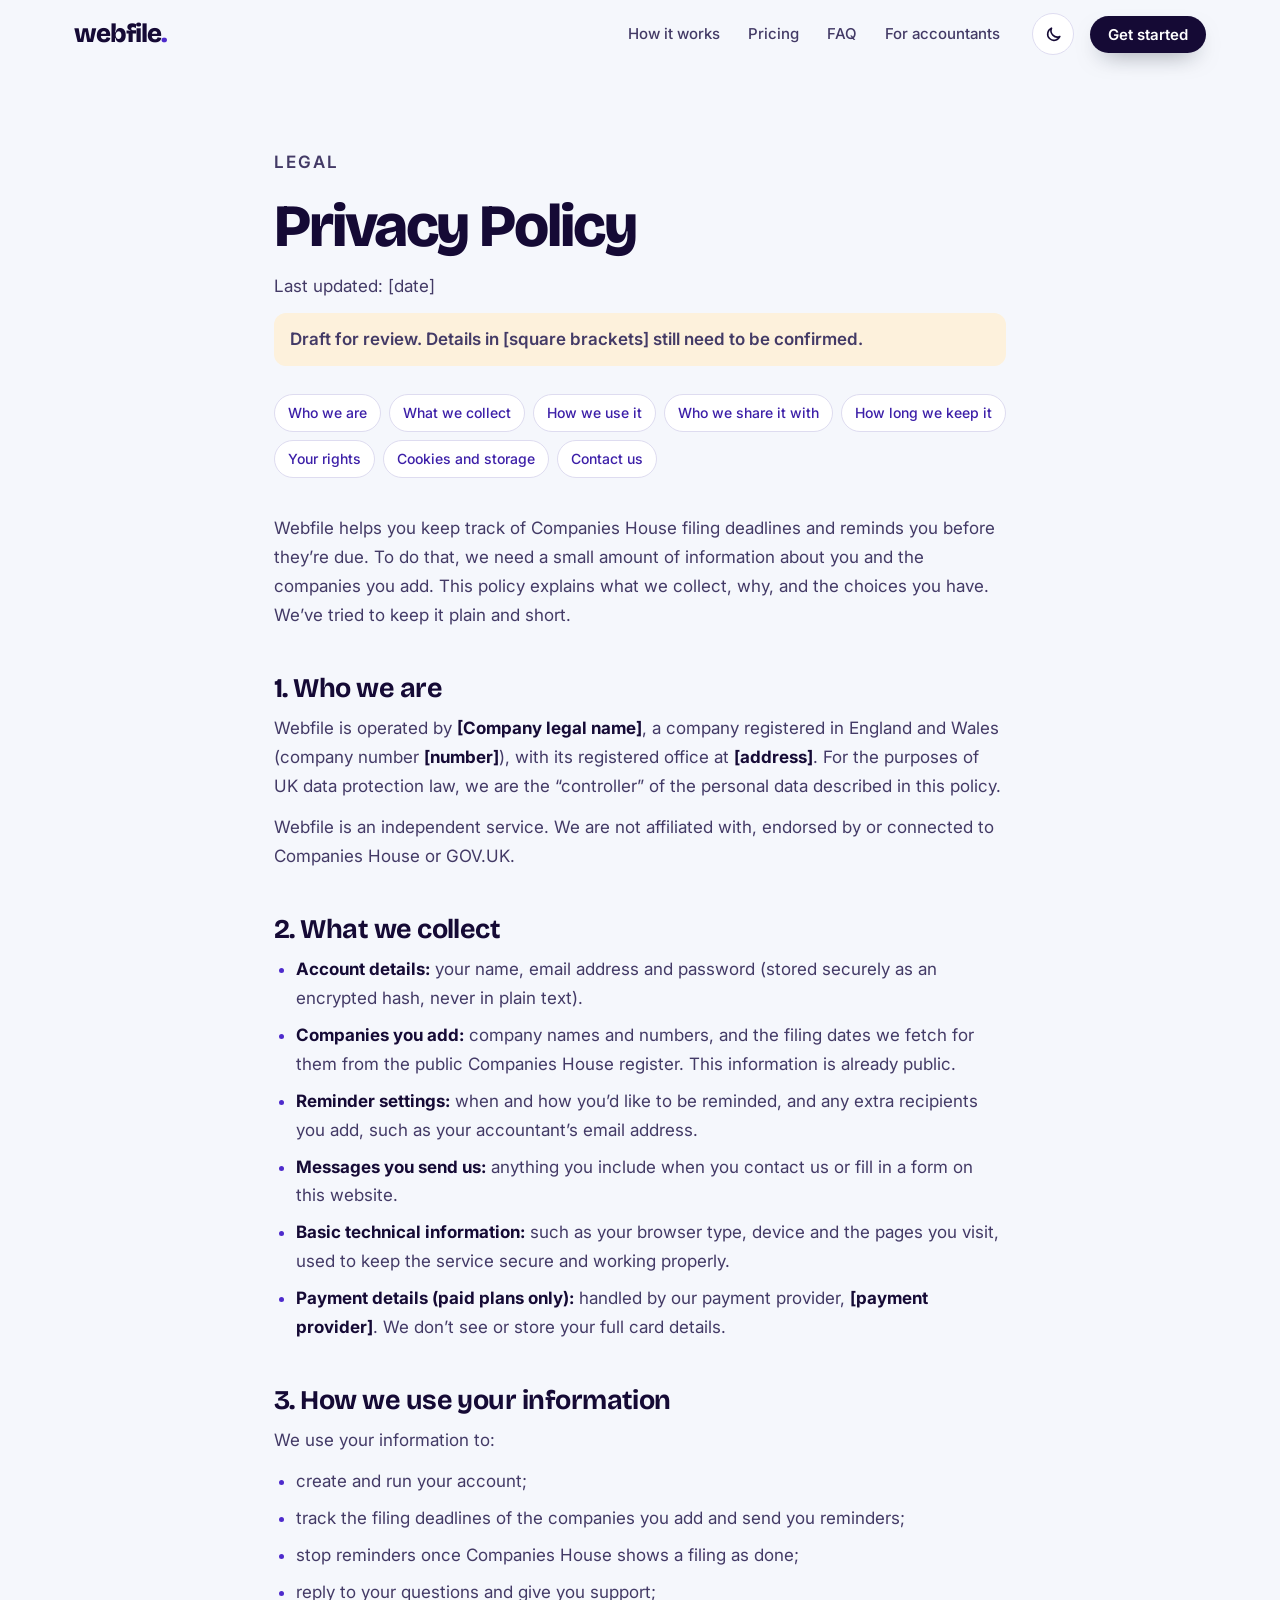
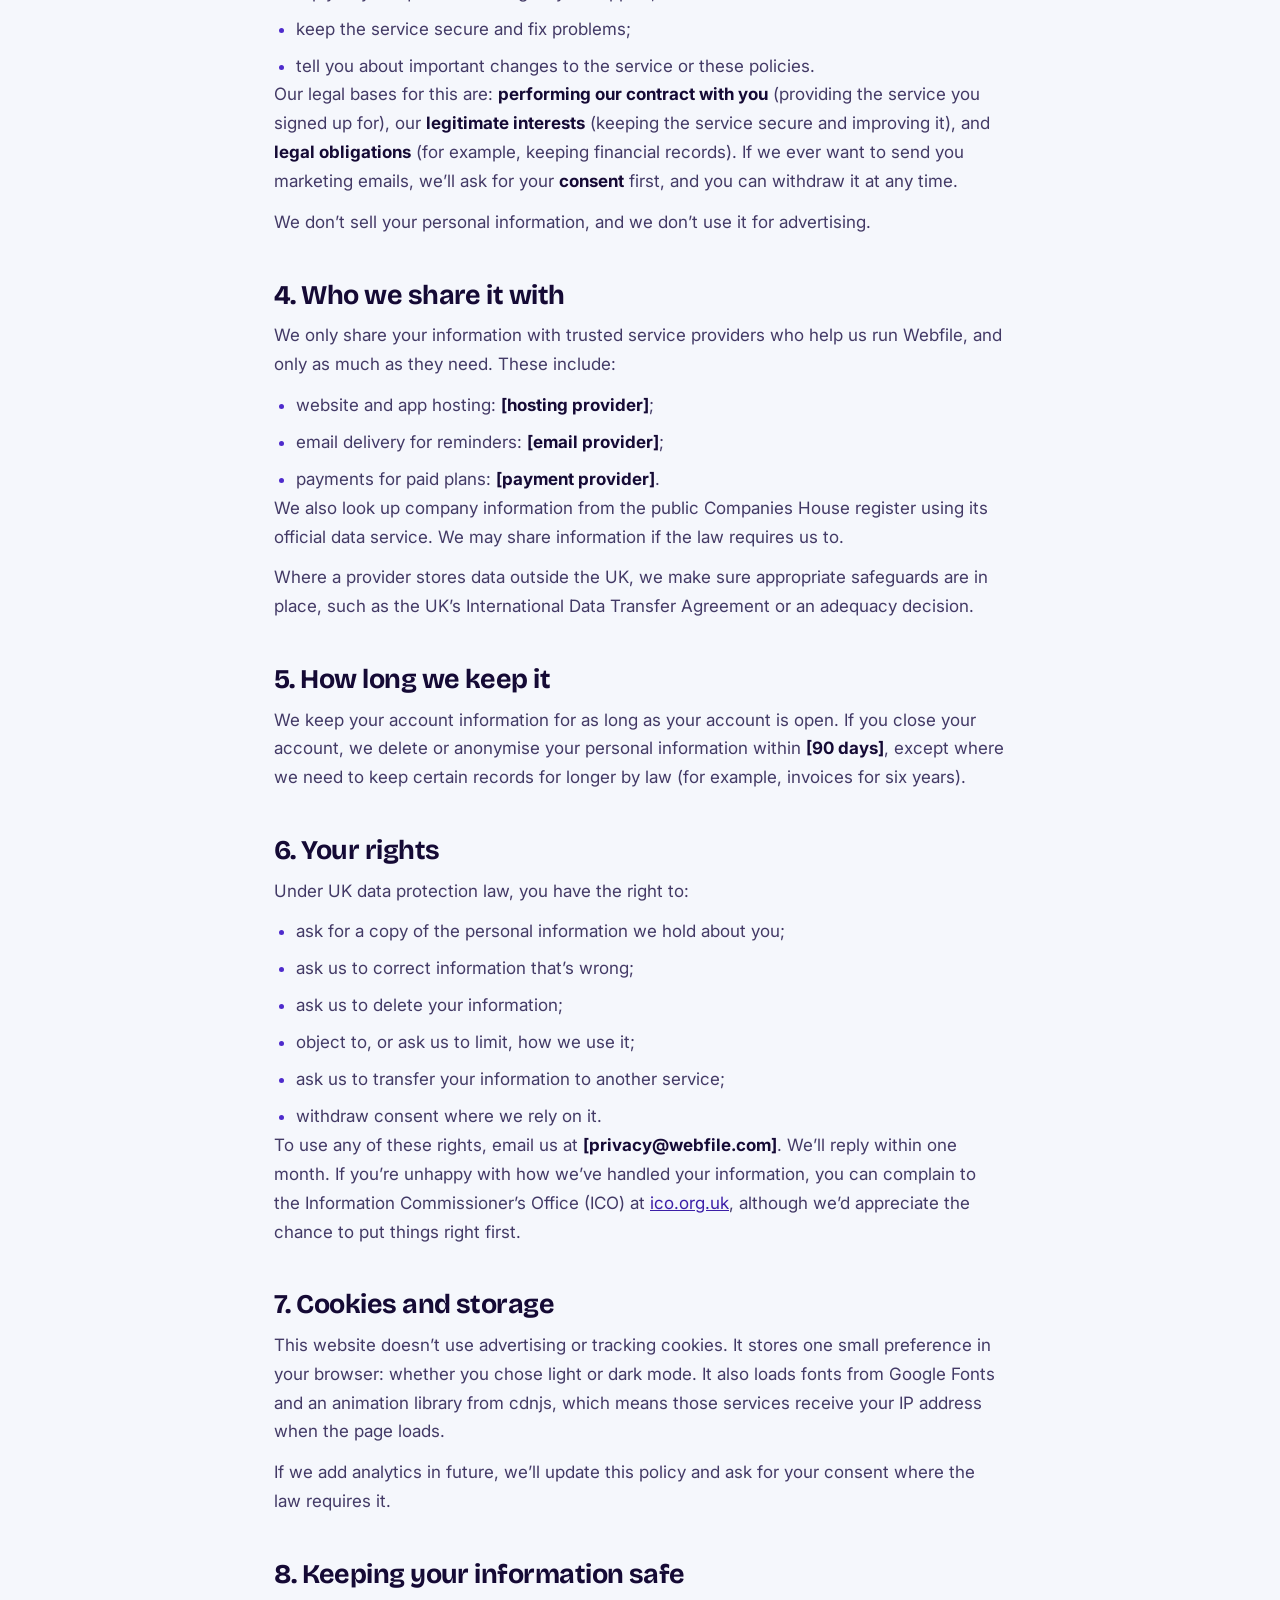
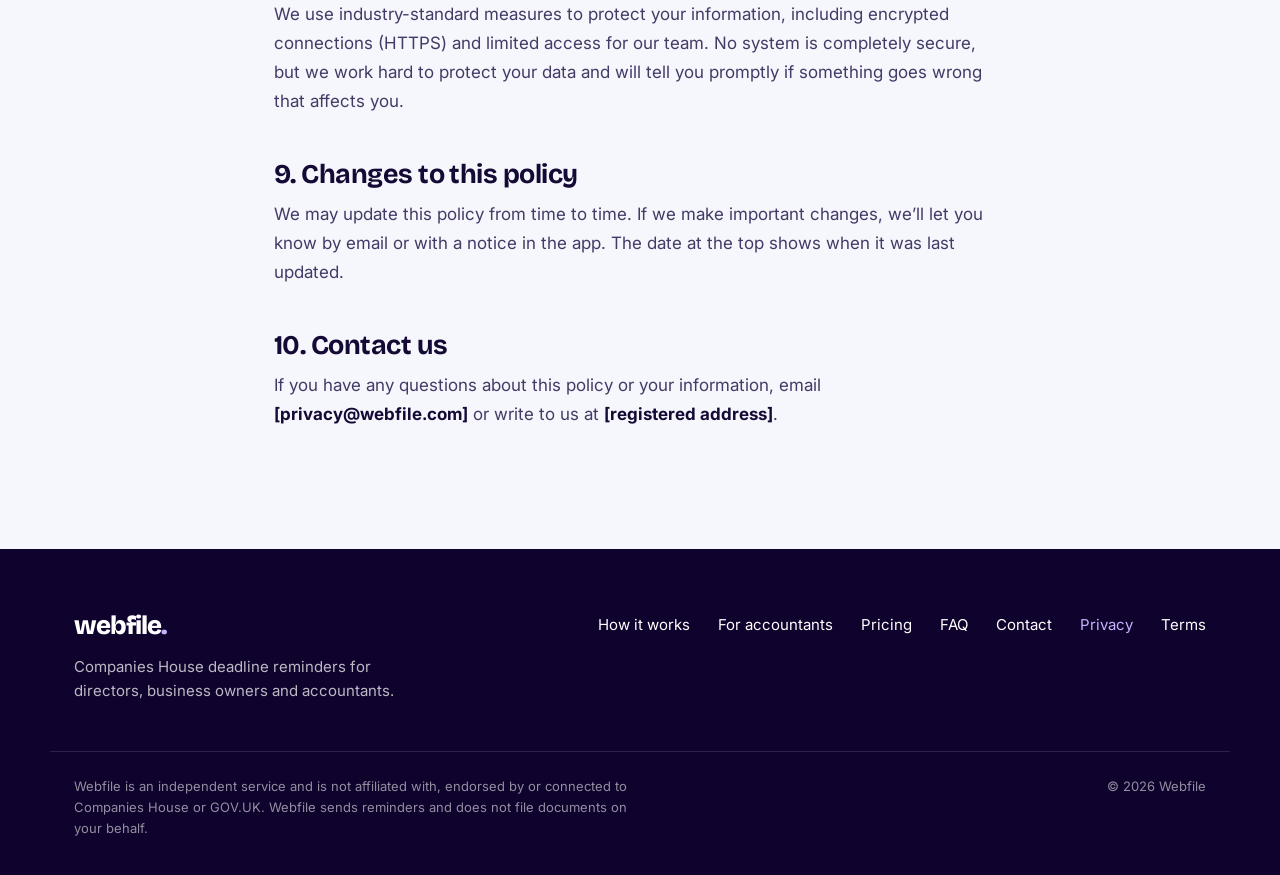
==== commit 6199e9f4: "Add files via upload" ====
--- a/privacy.html
+++ b/privacy.html
@@ -12,9 +12,9 @@
   <link rel="preconnect" href="https://fonts.googleapis.com">
   <link rel="preconnect" href="https://fonts.gstatic.com" crossorigin>
   <link href="https://fonts.googleapis.com/css2?family=Bricolage+Grotesque:opsz,wght@12..96,600..800&family=Inter:wght@400..800&display=swap" rel="stylesheet">
-  <link rel="stylesheet" href="assets/css/style.css?v=8">
+  <link rel="stylesheet" href="assets/css/style.css?v=10">
   <script>(function(){var d=document.documentElement,t;try{t=localStorage.getItem('wf-theme')}catch(e){}if(t!=='dark'&&t!=='light')t='light';d.setAttribute('data-theme',t);})();</script>
-  <script src="assets/js/main.js?v=8" defer></script>
+  <script src="assets/js/main.js?v=10" defer></script>
 </head>
 <body>
 
@@ -25,6 +25,7 @@
       <a href="index.html#features">How it works</a>
       <a href="index.html#pricing">Pricing</a>
       <a href="index.html#faq">FAQ</a>
+      <a href="accountants.html">For accountants</a>
     </nav>
     <button type="button" class="theme-toggle" data-theme-toggle aria-label="Switch to dark mode">
       <svg class="i-moon" viewBox="0 0 24 24" fill="none" stroke="currentColor" stroke-width="2" stroke-linecap="round" stroke-linejoin="round" aria-hidden="true"><path d="M20 14.5A8 8 0 0 1 9.5 4a8 8 0 1 0 10.5 10.5z"/></svg>
@@ -129,6 +130,7 @@
     </div>
     <nav aria-label="Footer">
       <a href="index.html#features">How it works</a>
+      <a href="accountants.html">For accountants</a>
       <a href="index.html#pricing">Pricing</a>
       <a href="index.html#faq">FAQ</a>
       <a href="index.html#start">Contact</a>
--- a/assets/css/style.css
+++ b/assets/css/style.css
@@ -661,3 +661,68 @@
   .sort-pill .ic svg{width:16px;height:16px}
   .sort-hand{width:40px;height:40px}
 }
+
+/* Never allow sideways page scrolling on phones */
+html,body{overflow-x:hidden}
+@supports (overflow:clip){html,body{overflow-x:clip}}
+.cta{overflow-x:clip}
+.sort{overflow:visible}
+.dmain{overflow-x:hidden}
+.dtabs{min-width:0;max-width:100%}
+.dcard__head > *{min-width:0}
+
+/* ---------- Accountants page ---------- */
+.ahero{padding:calc(var(--nav-h) + clamp(40px,7vw,90px)) 0 clamp(70px,9vw,110px);background-color:var(--paper);
+  background-image:linear-gradient(var(--grid-line) 1px,transparent 1px),linear-gradient(90deg,var(--grid-line) 1px,transparent 1px);background-size:36px 36px}
+.ahero__grid{display:grid;grid-template-columns:1.05fr 1fr;gap:56px;align-items:center}
+.ahero h1{font-size:clamp(40px,5.6vw,72px);font-weight:800;letter-spacing:-.04em;line-height:1}
+.eyebrow--left{margin:0 0 18px}
+.ahero__sub{margin-top:22px;font-size:clamp(16px,1.5vw,18px);color:var(--ink-2);max-width:560px}
+.hero__ctas--left{justify-content:flex-start}
+.port{background:var(--surface);border:1px solid var(--line);border-radius:22px;padding:20px;box-shadow:0 40px 80px -50px rgba(21,10,53,.5);font-size:14px}
+.port__head{display:flex;justify-content:space-between;align-items:center;gap:12px;flex-wrap:wrap}
+.port__head b{display:block;font:700 17px var(--f-head)}
+.port__head span{font-size:12px;color:var(--muted)}
+.port__search{border:1px solid var(--line);border-radius:10px;padding:8px 12px;color:var(--muted);font-size:13px;background:var(--paper)}
+.port__stats{display:grid;grid-template-columns:repeat(3,1fr);gap:8px;margin-top:16px}
+.port__stat{border:1px solid var(--line);border-radius:12px;padding:12px}
+.port__stat b{display:block;font:800 22px/1 var(--f-num);letter-spacing:-.03em}
+.port__stat span{font-size:12px;color:var(--muted)}
+.port__stat--red b{color:var(--red-ink)}.port__stat--amber b{color:var(--amber-ink)}.port__stat--green b{color:var(--green-ink)}
+.port__list{list-style:none;margin:14px 0 0;padding:0}
+.port__list li{display:grid;grid-template-columns:36px 1fr auto;gap:12px;align-items:center;padding:10px 2px;border-top:1px solid var(--line)}
+.port__list b{display:block;font-weight:600;white-space:nowrap;overflow:hidden;text-overflow:ellipsis}
+.port__list small{color:var(--muted);font-size:12px}
+.port__list li > span:nth-child(2){min-width:0}
+.aprob{background:var(--paper-2);padding:clamp(80px,11vw,140px) 0}
+.aprob .card h3{font-size:19px}
+.afeat{background:var(--surface);padding:clamp(80px,11vw,140px) 0}
+.afeat__grid{display:grid;grid-template-columns:repeat(4,1fr);gap:28px 24px;margin-top:52px}
+.afeat__item h3{font-size:18px;margin-top:16px}
+.afeat__item p{margin-top:8px;color:var(--ink-2);font-size:15px}
+.afeat__item .feat-ic svg{width:22px;height:22px}
+.ainteg{background:var(--paper);padding:clamp(80px,11vw,140px) 0}
+.ainteg__grid{display:grid;grid-template-columns:1fr 1.1fr;gap:56px;align-items:center}
+.integ{list-style:none;margin:0;padding:0;background:var(--surface);border:1px solid var(--line);border-radius:20px}
+.integ li{display:grid;grid-template-columns:1fr auto;gap:4px 16px;padding:18px 20px;border-top:1px solid var(--line)}
+.integ li:first-child{border-top:0}
+.integ b{font-weight:600}
+.integ span{grid-column:1;font-size:14px;color:var(--ink-2)}
+.tag{grid-column:2;grid-row:1 / 3;align-self:center;font:600 12px/1 var(--f-body);font-style:normal;padding:6px 10px;border-radius:999px;background:var(--paper-2);color:var(--muted);white-space:nowrap}
+.tag--now{background:var(--green-bg);color:var(--green-ink)}
+.plans--2{grid-template-columns:repeat(2,1fr);max-width:820px}
+.aform{display:grid;grid-template-columns:1fr 1fr;gap:14px;margin:34px auto 0;max-width:640px;text-align:left;background:var(--surface);border-radius:22px;padding:22px;color:var(--ink)}
+.aform label{display:grid;gap:6px;font-size:13px;font-weight:600;color:var(--ink-2)}
+.aform input,.aform select,.aform textarea{font:500 15px var(--f-body);color:var(--ink);background:var(--paper);border:1px solid var(--line);border-radius:12px;padding:11px 12px;width:100%}
+.aform textarea{resize:vertical}
+.aform input:focus,.aform select:focus,.aform textarea:focus{outline:2px solid var(--brand);outline-offset:0}
+.aform__full{grid-column:1 / -1}
+.aform .btn{justify-self:stretch}
+@media (max-width:1000px){.afeat__grid{grid-template-columns:1fr 1fr}.ahero__grid,.ainteg__grid{grid-template-columns:1fr;gap:44px}}
+@media (max-width:600px){.afeat__grid,.plans--2{grid-template-columns:1fr}.aform{grid-template-columns:1fr;padding:16px}.port__stats{grid-template-columns:1fr 1fr 1fr}.port__stat b{font-size:18px}}
+
+/* Homepage band pointing accountants to their page */
+.band{background:var(--paper-2);padding:28px 0;border-top:1px solid var(--line);border-bottom:1px solid var(--line)}
+.band__inner{display:flex;justify-content:space-between;align-items:center;gap:20px;flex-wrap:wrap}
+.band p{font-size:17px;color:var(--ink-2)}
+.band strong{color:var(--ink)}
